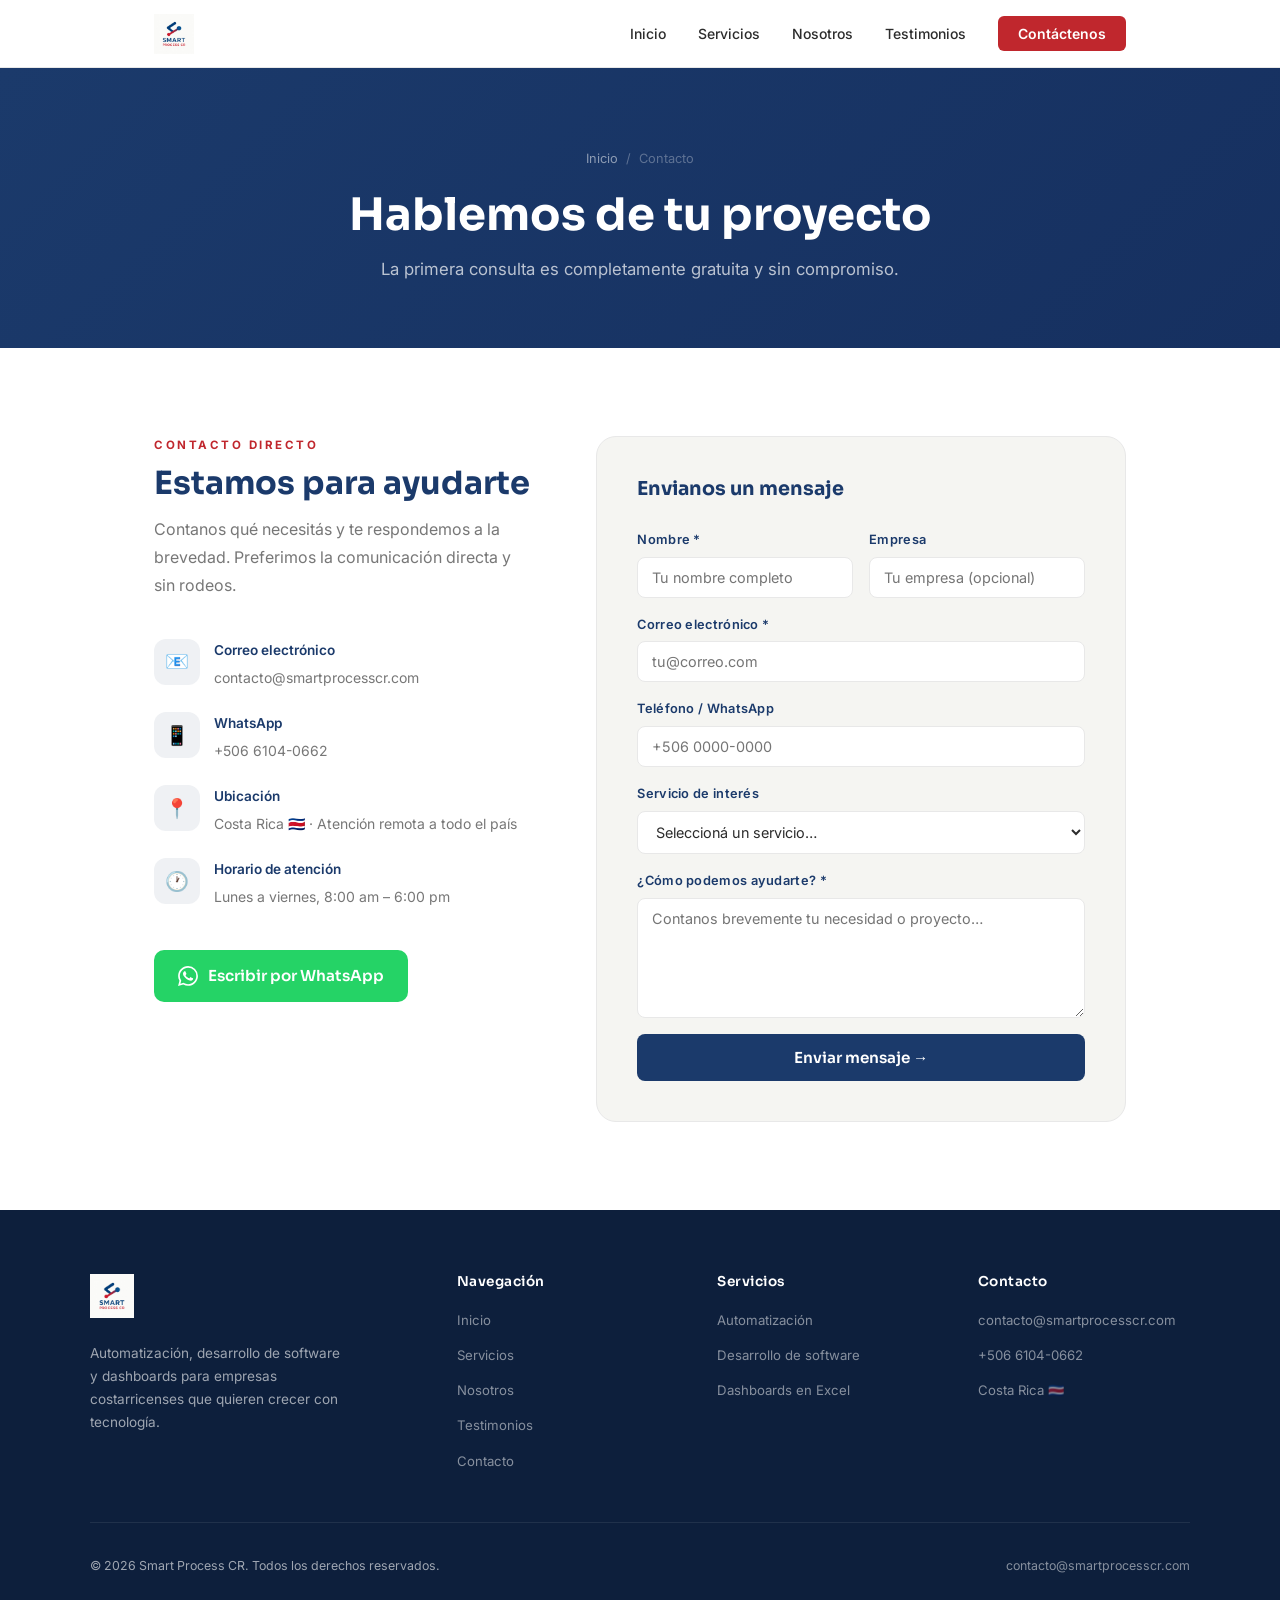
==== pages/contacto.html @ 80e650c6 "Add files via upload" ====
<!DOCTYPE html>
<html lang="es">
<head>
  <meta charset="UTF-8" />
  <meta name="viewport" content="width=device-width, initial-scale=1.0" />
  <title>Contacto | Smart Process CR</title>
  <link rel="preconnect" href="https://fonts.googleapis.com" />
  <link rel="preconnect" href="https://fonts.gstatic.com" crossorigin />
  <link href="https://fonts.googleapis.com/css2?family=Sora:wght@400;600;700&family=Inter:wght@400;500&display=swap" rel="stylesheet" />
  <link rel="stylesheet" href="../css/global.css" />
  <style>
    .contacto-section { padding: 5.5rem 0; }
    .contacto-grid {
      display: grid;
      grid-template-columns: 1fr 1.4fr;
      gap: 4rem;
      align-items: start;
    }

    /* Info lado */
    .contacto-info h2 { font-size: clamp(1.5rem, 2.5vw, 2rem); font-weight: 700; color: var(--navy); margin-bottom: 0.8rem; }
    .contacto-info > p { color: var(--gray-mid); margin-bottom: 2.5rem; line-height: 1.75; }
    .contact-items { display: flex; flex-direction: column; gap: 1.3rem; margin-bottom: 2.5rem; }
    .contact-item { display: flex; align-items: flex-start; gap: 14px; }
    .contact-item-icon {
      width: 46px; height: 46px;
      border-radius: 12px;
      background: rgba(27,58,107,0.07);
      display: flex; align-items: center; justify-content: center;
      font-size: 1.2rem; flex-shrink: 0;
    }
    .contact-item-content strong { display: block; font-size: 0.85rem; font-weight: 600; color: var(--navy); margin-bottom: 2px; }
    .contact-item-content a,
    .contact-item-content span { font-size: 0.875rem; color: var(--gray-mid); text-decoration: none; transition: color 0.2s; }
    .contact-item-content a:hover { color: var(--blue); }

    .wa-btn {
      display: inline-flex;
      align-items: center;
      gap: 10px;
      background: #25D366;
      color: var(--white);
      padding: 13px 24px;
      border-radius: 10px;
      font-family: var(--font-head);
      font-weight: 600;
      font-size: 0.95rem;
      text-decoration: none;
      transition: background 0.2s, transform 0.15s;
    }
    .wa-btn:hover { background: #1fba58; transform: translateY(-1px); }

    /* Formulario */
    .contact-form {
      background: var(--off-white);
      border-radius: 20px;
      padding: 2.5rem;
      border: 1px solid var(--gray-light);
    }
    .contact-form h3 {
      font-family: var(--font-head);
      font-size: 1.2rem;
      font-weight: 700;
      color: var(--navy);
      margin-bottom: 1.8rem;
    }
    .form-row { display: grid; grid-template-columns: 1fr 1fr; gap: 1rem; }
    .form-group { display: flex; flex-direction: column; gap: 6px; margin-bottom: 1rem; }
    .form-group label { font-size: 0.8rem; font-weight: 600; color: var(--navy); letter-spacing: 0.3px; }
    .form-group input,
    .form-group select,
    .form-group textarea {
      border: 1.5px solid var(--gray-light);
      border-radius: var(--radius-sm);
      padding: 11px 14px;
      font-family: var(--font-body);
      font-size: 0.9rem;
      color: var(--gray-dark);
      background: var(--white);
      transition: border-color 0.2s, box-shadow 0.2s;
      outline: none;
      width: 100%;
    }
    .form-group input:focus,
    .form-group select:focus,
    .form-group textarea:focus {
      border-color: var(--blue);
      box-shadow: 0 0 0 3px rgba(47,126,199,0.1);
    }
    .form-group textarea { resize: vertical; min-height: 120px; }
    .btn-submit {
      background: var(--navy);
      color: var(--white);
      border: none;
      border-radius: var(--radius-sm);
      padding: 14px 28px;
      font-family: var(--font-head);
      font-size: 0.95rem;
      font-weight: 600;
      cursor: pointer;
      width: 100%;
      transition: background 0.2s, transform 0.15s;
    }
    .btn-submit:hover { background: var(--blue); transform: translateY(-1px); }

    /* Success msg */
    .form-success {
      display: none;
      background: rgba(34,139,34,0.08);
      border: 1px solid rgba(34,139,34,0.25);
      border-radius: var(--radius-sm);
      padding: 1rem 1.2rem;
      font-size: 0.875rem;
      color: #1B5E20;
      margin-top: 1rem;
      text-align: center;
    }

    @media (max-width: 780px) {
      .contacto-grid { grid-template-columns: 1fr; }
      .form-row { grid-template-columns: 1fr; }
    }
  </style>
</head>
<body>

<div id="nav-placeholder"></div>

<div class="page-hero">
  <div class="breadcrumb">
    <a href="../index.html">Inicio</a>
    <span>/</span>
    <span>Contacto</span>
  </div>
  <h1>Hablemos de tu proyecto</h1>
  <p>La primera consulta es completamente gratuita y sin compromiso.</p>
</div>

<section class="contacto-section">
  <div class="section-inner">
    <div class="contacto-grid">

      <div class="contacto-info fade-in">
        <span class="section-tag">Contacto directo</span>
        <h2>Estamos para ayudarte</h2>
        <p>Contanos qué necesitás y te respondemos a la brevedad. Preferimos la comunicación directa y sin rodeos.</p>
        <div class="contact-items">
          <div class="contact-item">
            <div class="contact-item-icon">📧</div>
            <div class="contact-item-content">
              <strong>Correo electrónico</strong>
              <a href="mailto:contacto@smartprocesscr.com">contacto@smartprocesscr.com</a>
            </div>
          </div>
          <div class="contact-item">
            <div class="contact-item-icon">📱</div>
            <div class="contact-item-content">
              <strong>WhatsApp</strong>
              <a href="https://wa.me/50661040662" target="_blank">+506 6104-0662</a>
            </div>
          </div>
          <div class="contact-item">
            <div class="contact-item-icon">📍</div>
            <div class="contact-item-content">
              <strong>Ubicación</strong>
              <span>Costa Rica 🇨🇷 · Atención remota a todo el país</span>
            </div>
          </div>
          <div class="contact-item">
            <div class="contact-item-icon">🕐</div>
            <div class="contact-item-content">
              <strong>Horario de atención</strong>
              <span>Lunes a viernes, 8:00 am – 6:00 pm</span>
            </div>
          </div>
        </div>
        <a href="https://wa.me/50661040662" target="_blank" class="wa-btn">
          <svg width="20" height="20" viewBox="0 0 24 24" fill="currentColor"><path d="M17.472 14.382c-.297-.149-1.758-.867-2.03-.967-.273-.099-.471-.148-.67.15-.197.297-.767.966-.94 1.164-.173.199-.347.223-.644.075-.297-.15-1.255-.463-2.39-1.475-.883-.788-1.48-1.761-1.653-2.059-.173-.297-.018-.458.13-.606.134-.133.298-.347.446-.52.149-.174.198-.298.298-.497.099-.198.05-.371-.025-.52-.075-.149-.669-1.612-.916-2.207-.242-.579-.487-.5-.669-.51-.173-.008-.371-.01-.57-.01-.198 0-.52.074-.792.372-.272.297-1.04 1.016-1.04 2.479 0 1.462 1.065 2.875 1.213 3.074.149.198 2.096 3.2 5.077 4.487.709.306 1.262.489 1.694.625.712.227 1.36.195 1.871.118.571-.085 1.758-.719 2.006-1.413.248-.694.248-1.289.173-1.413-.074-.124-.272-.198-.57-.347m-5.421 7.403h-.004a9.87 9.87 0 01-5.031-1.378l-.361-.214-3.741.982.998-3.648-.235-.374a9.86 9.86 0 01-1.51-5.26c.001-5.45 4.436-9.884 9.888-9.884 2.64 0 5.122 1.03 6.988 2.898a9.825 9.825 0 012.893 6.994c-.003 5.45-4.437 9.884-9.885 9.884m8.413-18.297A11.815 11.815 0 0012.05 0C5.495 0 .16 5.335.157 11.892c0 2.096.547 4.142 1.588 5.945L.057 24l6.305-1.654a11.882 11.882 0 005.683 1.448h.005c6.554 0 11.89-5.335 11.893-11.893a11.821 11.821 0 00-3.48-8.413Z"/></svg>
          Escribir por WhatsApp
        </a>
      </div>

      <div class="contact-form fade-in">
        <h3>Envianos un mensaje</h3>
        <div class="form-row">
          <div class="form-group">
            <label for="nombre">Nombre *</label>
            <input type="text" id="nombre" placeholder="Tu nombre completo" />
          </div>
          <div class="form-group">
            <label for="empresa">Empresa</label>
            <input type="text" id="empresa" placeholder="Tu empresa (opcional)" />
          </div>
        </div>
        <div class="form-group">
          <label for="email">Correo electrónico *</label>
          <input type="email" id="email" placeholder="tu@correo.com" />
        </div>
        <div class="form-group">
          <label for="telefono">Teléfono / WhatsApp</label>
          <input type="tel" id="telefono" placeholder="+506 0000-0000" />
        </div>
        <div class="form-group">
          <label for="servicio">Servicio de interés</label>
          <select id="servicio">
            <option value="">Seleccioná un servicio…</option>
            <option>Automatización de procesos</option>
            <option>Desarrollo de software</option>
            <option>Dashboards y reportería en Excel</option>
            <option>Otro / No estoy seguro</option>
          </select>
        </div>
        <div class="form-group">
          <label for="mensaje">¿Cómo podemos ayudarte? *</label>
          <textarea id="mensaje" placeholder="Contanos brevemente tu necesidad o proyecto…"></textarea>
        </div>
        <button class="btn-submit" onclick="handleSubmit()">Enviar mensaje →</button>
        <div class="form-success" id="form-success">
          ✅ ¡Gracias! Nos pondremos en contacto muy pronto.
        </div>
      </div>

    </div>
  </div>
</section>

<div id="footer-placeholder"></div>

<script src="../js/components.js"></script>
<script src="../js/global.js"></script>
<script>
function handleSubmit() {
  const nombre = document.getElementById('nombre').value.trim();
  const email = document.getElementById('email').value.trim();
  const mensaje = document.getElementById('mensaje').value.trim();
  if (!nombre || !email || !mensaje) {
    alert('Por favor completá los campos obligatorios: nombre, correo y mensaje.');
    return;
  }
  // Aquí se conectará Formspree en el siguiente paso
  document.getElementById('form-success').style.display = 'block';
  document.querySelector('.btn-submit').disabled = true;
  document.querySelector('.btn-submit').textContent = 'Mensaje enviado ✓';
}
</script>
</body>
</html>
---- css/global.css ----
:root {
  --navy: #1B3A6B;
  --blue: #2F7EC7;
  --blue-light: #4D9FE0;
  --red: #C0272D;
  --red-dark: #9B1E23;
  --off-white: #F5F5F2;
  --gray-light: #E8E8E8;
  --gray-mid: #777;
  --gray-dark: #2C2C2C;
  --white: #ffffff;
  --font-head: 'Sora', sans-serif;
  --font-body: 'Inter', sans-serif;
  --shadow-sm: 0 2px 12px rgba(27,58,107,0.08);
  --shadow-md: 0 8px 32px rgba(27,58,107,0.12);
  --shadow-lg: 0 16px 48px rgba(27,58,107,0.16);
  --radius-sm: 8px;
  --radius-md: 12px;
  --radius-lg: 16px;
}

*, *::before, *::after { box-sizing: border-box; margin: 0; padding: 0; }
html { scroll-behavior: smooth; }
body {
  font-family: var(--font-body);
  color: var(--gray-dark);
  background: var(--white);
  line-height: 1.7;
  -webkit-font-smoothing: antialiased;
}

/* ── TIPOGRAFÍA ── */
h1,h2,h3,h4 { font-family: var(--font-head); line-height: 1.2; }

/* ── BOTONES ── */
.btn-primary {
  background: var(--red);
  color: var(--white);
  padding: 13px 28px;
  border-radius: var(--radius-sm);
  font-family: var(--font-head);
  font-weight: 600;
  font-size: 0.95rem;
  text-decoration: none;
  border: none;
  cursor: pointer;
  transition: background 0.2s, transform 0.15s;
  display: inline-block;
}
.btn-primary:hover { background: var(--red-dark); transform: translateY(-1px); }

.btn-secondary {
  background: transparent;
  color: var(--navy);
  padding: 12px 26px;
  border-radius: var(--radius-sm);
  font-family: var(--font-head);
  font-weight: 600;
  font-size: 0.95rem;
  text-decoration: none;
  border: 1.5px solid var(--navy);
  cursor: pointer;
  transition: background 0.2s, color 0.2s;
  display: inline-block;
}
.btn-secondary:hover { background: var(--navy); color: var(--white); }

.btn-outline-white {
  background: transparent;
  color: var(--white);
  padding: 12px 26px;
  border-radius: var(--radius-sm);
  font-family: var(--font-head);
  font-weight: 600;
  font-size: 0.95rem;
  text-decoration: none;
  border: 1.5px solid rgba(255,255,255,0.4);
  cursor: pointer;
  transition: border-color 0.2s, background 0.2s;
  display: inline-block;
}
.btn-outline-white:hover { border-color: rgba(255,255,255,0.8); background: rgba(255,255,255,0.08); }

/* ── SECCIONES ── */
.section-tag {
  font-size: 0.72rem;
  font-weight: 700;
  letter-spacing: 2.5px;
  text-transform: uppercase;
  color: var(--red);
  margin-bottom: 0.5rem;
  display: block;
}
.section-title {
  font-size: clamp(1.7rem, 3vw, 2.3rem);
  font-weight: 700;
  color: var(--navy);
  margin-bottom: 0.8rem;
}
.section-sub {
  font-size: 1rem;
  color: var(--gray-mid);
  max-width: 560px;
  margin-bottom: 3rem;
  line-height: 1.75;
}
.section-inner {
  max-width: 1100px;
  margin: 0 auto;
  padding: 0 5%;
}

/* ── NAV ── */
nav {
  position: sticky;
  top: 0;
  z-index: 200;
  background: rgba(255,255,255,0.97);
  backdrop-filter: blur(8px);
  border-bottom: 1px solid var(--gray-light);
  height: 68px;
  display: flex;
  align-items: center;
}
.nav-inner {
  max-width: 1100px;
  margin: 0 auto;
  padding: 0 5%;
  width: 100%;
  display: flex;
  align-items: center;
  justify-content: space-between;
}
.nav-logo {
  display: flex;
  align-items: center;
  gap: 10px;
  text-decoration: none;
}
.nav-logo img { height: 40px; width: auto; object-fit: contain; }
.nav-links {
  display: flex;
  list-style: none;
  gap: 2rem;
  align-items: center;
}
.nav-links a {
  text-decoration: none;
  font-size: 0.875rem;
  font-weight: 500;
  color: var(--gray-dark);
  transition: color 0.2s;
}
.nav-links a:hover { color: var(--blue); }
.nav-links a.active { color: var(--navy); font-weight: 600; }
.nav-cta {
  background: var(--red) !important;
  color: var(--white) !important;
  padding: 9px 20px !important;
  border-radius: 6px !important;
  font-weight: 600 !important;
  transition: background 0.2s !important;
}
.nav-cta:hover { background: var(--red-dark) !important; }
.nav-hamburger {
  display: none;
  flex-direction: column;
  gap: 5px;
  cursor: pointer;
  background: none;
  border: none;
  padding: 4px;
}
.nav-hamburger span {
  display: block;
  width: 24px;
  height: 2px;
  background: var(--navy);
  border-radius: 2px;
  transition: 0.3s;
}

/* ── FOOTER ── */
footer {
  background: #0D1F3C;
  color: rgba(255,255,255,0.6);
  padding: 4rem 5% 2rem;
}
.footer-inner { max-width: 1100px; margin: 0 auto; }
.footer-top {
  display: grid;
  grid-template-columns: 1.5fr 1fr 1fr 1fr;
  gap: 3rem;
  padding-bottom: 3rem;
  border-bottom: 1px solid rgba(255,255,255,0.08);
}
.footer-brand .logo-footer { height: 44px; width: auto; margin-bottom: 1rem; }
.footer-brand p { font-size: 0.85rem; line-height: 1.7; max-width: 260px; }
.footer-col h4 {
  font-family: var(--font-head);
  color: var(--white);
  font-size: 0.85rem;
  font-weight: 600;
  margin-bottom: 1rem;
  letter-spacing: 0.5px;
}
.footer-col ul { list-style: none; display: flex; flex-direction: column; gap: 0.5rem; }
.footer-col a {
  color: rgba(255,255,255,0.5);
  text-decoration: none;
  font-size: 0.825rem;
  transition: color 0.2s;
}
.footer-col a:hover { color: var(--blue-light); }
.footer-bottom {
  display: flex;
  justify-content: space-between;
  align-items: center;
  padding-top: 2rem;
  font-size: 0.775rem;
  flex-wrap: wrap;
  gap: 0.5rem;
}
.footer-bottom a { color: rgba(255,255,255,0.5); text-decoration: none; }
.footer-bottom a:hover { color: var(--blue-light); }

/* ── PAGE HERO INTERNO ── */
.page-hero {
  background: linear-gradient(135deg, var(--navy) 0%, #163060 100%);
  padding: 5rem 5% 4rem;
  text-align: center;
}
.page-hero h1 { font-size: clamp(1.8rem, 3.5vw, 2.8rem); font-weight: 700; color: var(--white); margin-bottom: 0.8rem; }
.page-hero p { font-size: 1.05rem; color: rgba(255,255,255,0.7); max-width: 560px; margin: 0 auto; }
.breadcrumb {
  display: flex;
  justify-content: center;
  gap: 8px;
  font-size: 0.8rem;
  color: rgba(255,255,255,0.5);
  margin-bottom: 1.2rem;
}
.breadcrumb a { color: rgba(255,255,255,0.5); text-decoration: none; }
.breadcrumb a:hover { color: var(--white); }
.breadcrumb span { color: rgba(255,255,255,0.3); }

/* ── CARDS ── */
.card {
  background: var(--white);
  border: 1px solid var(--gray-light);
  border-radius: var(--radius-lg);
  transition: box-shadow 0.25s, transform 0.2s;
}
.card:hover { box-shadow: var(--shadow-md); transform: translateY(-3px); }

/* ── ANIMACIONES ── */
.fade-in {
  opacity: 0;
  transform: translateY(20px);
  transition: opacity 0.5s ease, transform 0.5s ease;
}
.fade-in.visible { opacity: 1; transform: translateY(0); }

/* ── RESPONSIVE ── */
@media (max-width: 900px) {
  .footer-top { grid-template-columns: 1fr 1fr; }
}
@media (max-width: 640px) {
  .nav-links { display: none; flex-direction: column; position: absolute; top: 68px; left: 0; width: 100%; background: var(--white); border-bottom: 1px solid var(--gray-light); padding: 1.5rem 5%; gap: 1.2rem; }
  .nav-links.open { display: flex; }
  .nav-hamburger { display: flex; }
  .footer-top { grid-template-columns: 1fr; gap: 2rem; }
  .footer-bottom { flex-direction: column; text-align: center; }
}
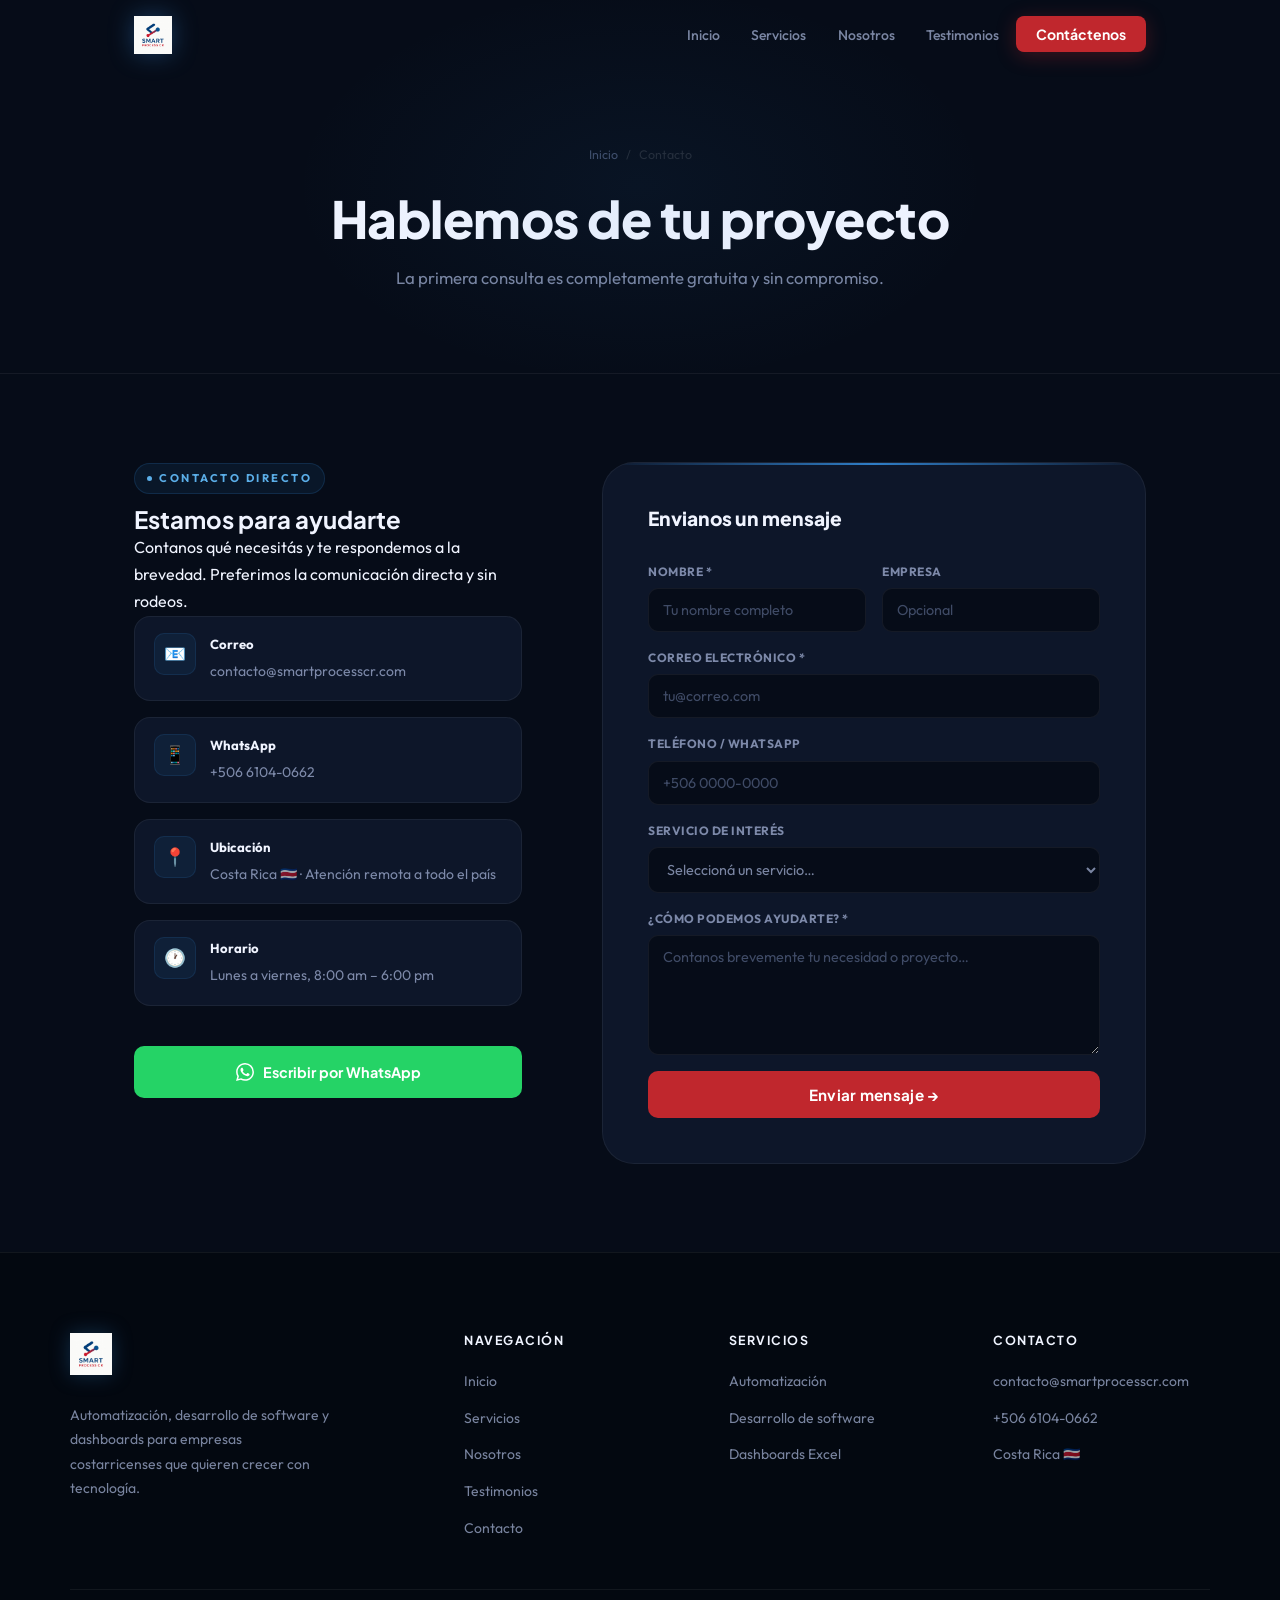
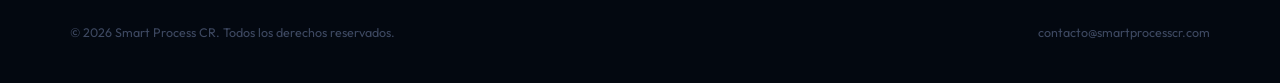
==== commit e578b7e5: "Add files via upload" ====
--- a/pages/contacto.html
+++ b/pages/contacto.html
@@ -1,137 +1,51 @@
 <!DOCTYPE html>
 <html lang="es">
 <head>
-  <meta charset="UTF-8" />
-  <meta name="viewport" content="width=device-width, initial-scale=1.0" />
+  <meta charset="UTF-8"/><meta name="viewport" content="width=device-width, initial-scale=1.0"/>
   <title>Contacto | Smart Process CR</title>
-  <link rel="preconnect" href="https://fonts.googleapis.com" />
-  <link rel="preconnect" href="https://fonts.gstatic.com" crossorigin />
-  <link href="https://fonts.googleapis.com/css2?family=Sora:wght@400;600;700&family=Inter:wght@400;500&display=swap" rel="stylesheet" />
-  <link rel="stylesheet" href="../css/global.css" />
+  <link rel="stylesheet" href="../css/global.css"/>
   <style>
-    .contacto-section { padding: 5.5rem 0; }
-    .contacto-grid {
-      display: grid;
-      grid-template-columns: 1fr 1.4fr;
-      gap: 4rem;
-      align-items: start;
-    }
+  .contacto-section{padding:5.5rem 0}
+  .contacto-grid{display:grid;grid-template-columns:1fr 1.4fr;gap:5rem;align-items:start}
+  .contacto-info h2{font-size:clamp(1.6rem,2.5vw,2.2rem);font-weight:800;color:var(--text-primary);margin-bottom:.8rem;letter-spacing:-.3px}
+  .contacto-info>p{color:var(--text-secondary);margin-bottom:2.5rem;line-height:1.8}
+  .contact-items{display:flex;flex-direction:column;gap:1rem;margin-bottom:2.5rem}
+  .contact-item{display:flex;align-items:flex-start;gap:14px;padding:1rem 1.2rem;background:var(--bg-card);border:1px solid var(--border-subtle);border-radius:var(--radius-md);transition:border-color .3s}
+  .contact-item:hover{border-color:var(--border-glass)}
+  .ci-icon{width:42px;height:42px;border-radius:10px;background:rgba(47,126,199,.1);border:1px solid rgba(47,126,199,.15);display:flex;align-items:center;justify-content:center;font-size:1.1rem;flex-shrink:0}
+  .ci-content strong{display:block;font-size:.82rem;font-weight:700;color:var(--text-primary);margin-bottom:2px}
+  .ci-content a,.ci-content span{font-size:.875rem;color:var(--text-secondary);text-decoration:none;transition:color .2s}
+  .ci-content a:hover{color:var(--blue-light)}
+  .wa-btn{display:inline-flex;align-items:center;gap:9px;background:#25D366;color:#fff;padding:14px 26px;border-radius:var(--radius-sm);font-family:var(--font-head);font-weight:700;font-size:.9rem;text-decoration:none;transition:all .3s ease;width:100%;justify-content:center}
+  .wa-btn:hover{background:#1fba58;transform:translateY(-2px);box-shadow:0 8px 30px rgba(37,211,102,.3)}
 
-    /* Info lado */
-    .contacto-info h2 { font-size: clamp(1.5rem, 2.5vw, 2rem); font-weight: 700; color: var(--navy); margin-bottom: 0.8rem; }
-    .contacto-info > p { color: var(--gray-mid); margin-bottom: 2.5rem; line-height: 1.75; }
-    .contact-items { display: flex; flex-direction: column; gap: 1.3rem; margin-bottom: 2.5rem; }
-    .contact-item { display: flex; align-items: flex-start; gap: 14px; }
-    .contact-item-icon {
-      width: 46px; height: 46px;
-      border-radius: 12px;
-      background: rgba(27,58,107,0.07);
-      display: flex; align-items: center; justify-content: center;
-      font-size: 1.2rem; flex-shrink: 0;
-    }
-    .contact-item-content strong { display: block; font-size: 0.85rem; font-weight: 600; color: var(--navy); margin-bottom: 2px; }
-    .contact-item-content a,
-    .contact-item-content span { font-size: 0.875rem; color: var(--gray-mid); text-decoration: none; transition: color 0.2s; }
-    .contact-item-content a:hover { color: var(--blue); }
+  /* Form */
+  .contact-form{background:var(--bg-card);border:1px solid var(--border-subtle);border-radius:var(--radius-xl);padding:2.8rem;position:relative;overflow:hidden}
+  .contact-form::before{content:'';position:absolute;top:0;left:0;right:0;height:2px;background:linear-gradient(90deg,transparent,var(--blue) 50%,transparent)}
+  .contact-form h3{font-size:1.2rem;font-weight:800;color:var(--text-primary);margin-bottom:2rem}
+  .form-row{display:grid;grid-template-columns:1fr 1fr;gap:1rem}
+  .form-group{display:flex;flex-direction:column;gap:6px;margin-bottom:1rem}
+  .form-group label{font-size:.75rem;font-weight:700;color:var(--text-secondary);letter-spacing:.5px;text-transform:uppercase}
+  .form-group input,.form-group select,.form-group textarea{background:var(--bg-dark);border:1px solid var(--border-subtle);border-radius:var(--radius-sm);padding:12px 14px;font-family:var(--font-body);font-size:.9rem;color:var(--text-primary);transition:border-color .2s,box-shadow .2s;outline:none;width:100%}
+  .form-group input::placeholder,.form-group textarea::placeholder{color:var(--text-muted)}
+  .form-group input:focus,.form-group select:focus,.form-group textarea:focus{border-color:var(--blue);box-shadow:0 0 0 3px rgba(47,126,199,.1)}
+  .form-group select{color:var(--text-secondary)}
+  .form-group select option{background:var(--bg-card)}
+  .form-group textarea{resize:vertical;min-height:120px}
+  .btn-submit{background:var(--red);color:#fff;border:none;border-radius:var(--radius-sm);padding:14px;font-family:var(--font-head);font-size:.95rem;font-weight:700;cursor:pointer;width:100%;transition:all .3s ease;display:flex;align-items:center;justify-content:center;gap:8px;letter-spacing:.3px}
+  .btn-submit:hover{background:var(--red-light);transform:translateY(-2px);box-shadow:0 8px 30px var(--red-glow)}
+  .form-success{display:none;background:rgba(37,211,102,.08);border:1px solid rgba(37,211,102,.2);border-radius:var(--radius-sm);padding:1rem;font-size:.875rem;color:#4CAF50;margin-top:1rem;text-align:center}
 
-    .wa-btn {
-      display: inline-flex;
-      align-items: center;
-      gap: 10px;
-      background: #25D366;
-      color: var(--white);
-      padding: 13px 24px;
-      border-radius: 10px;
-      font-family: var(--font-head);
-      font-weight: 600;
-      font-size: 0.95rem;
-      text-decoration: none;
-      transition: background 0.2s, transform 0.15s;
-    }
-    .wa-btn:hover { background: #1fba58; transform: translateY(-1px); }
-
-    /* Formulario */
-    .contact-form {
-      background: var(--off-white);
-      border-radius: 20px;
-      padding: 2.5rem;
-      border: 1px solid var(--gray-light);
-    }
-    .contact-form h3 {
-      font-family: var(--font-head);
-      font-size: 1.2rem;
-      font-weight: 700;
-      color: var(--navy);
-      margin-bottom: 1.8rem;
-    }
-    .form-row { display: grid; grid-template-columns: 1fr 1fr; gap: 1rem; }
-    .form-group { display: flex; flex-direction: column; gap: 6px; margin-bottom: 1rem; }
-    .form-group label { font-size: 0.8rem; font-weight: 600; color: var(--navy); letter-spacing: 0.3px; }
-    .form-group input,
-    .form-group select,
-    .form-group textarea {
-      border: 1.5px solid var(--gray-light);
-      border-radius: var(--radius-sm);
-      padding: 11px 14px;
-      font-family: var(--font-body);
-      font-size: 0.9rem;
-      color: var(--gray-dark);
-      background: var(--white);
-      transition: border-color 0.2s, box-shadow 0.2s;
-      outline: none;
-      width: 100%;
-    }
-    .form-group input:focus,
-    .form-group select:focus,
-    .form-group textarea:focus {
-      border-color: var(--blue);
-      box-shadow: 0 0 0 3px rgba(47,126,199,0.1);
-    }
-    .form-group textarea { resize: vertical; min-height: 120px; }
-    .btn-submit {
-      background: var(--navy);
-      color: var(--white);
-      border: none;
-      border-radius: var(--radius-sm);
-      padding: 14px 28px;
-      font-family: var(--font-head);
-      font-size: 0.95rem;
-      font-weight: 600;
-      cursor: pointer;
-      width: 100%;
-      transition: background 0.2s, transform 0.15s;
-    }
-    .btn-submit:hover { background: var(--blue); transform: translateY(-1px); }
-
-    /* Success msg */
-    .form-success {
-      display: none;
-      background: rgba(34,139,34,0.08);
-      border: 1px solid rgba(34,139,34,0.25);
-      border-radius: var(--radius-sm);
-      padding: 1rem 1.2rem;
-      font-size: 0.875rem;
-      color: #1B5E20;
-      margin-top: 1rem;
-      text-align: center;
-    }
-
-    @media (max-width: 780px) {
-      .contacto-grid { grid-template-columns: 1fr; }
-      .form-row { grid-template-columns: 1fr; }
-    }
+  @media(max-width:780px){
+    .contacto-grid{grid-template-columns:1fr}
+    .form-row{grid-template-columns:1fr}
+  }
   </style>
 </head>
 <body>
-
 <div id="nav-placeholder"></div>
-
 <div class="page-hero">
-  <div class="breadcrumb">
-    <a href="../index.html">Inicio</a>
-    <span>/</span>
-    <span>Contacto</span>
-  </div>
+  <div class="breadcrumb"><a href="../index.html">Inicio</a><span>/</span><span>Contacto</span></div>
   <h1>Hablemos de tu proyecto</h1>
   <p>La primera consulta es completamente gratuita y sin compromiso.</p>
 </div>
@@ -139,69 +53,44 @@
 <section class="contacto-section">
   <div class="section-inner">
     <div class="contacto-grid">
-
-      <div class="contacto-info fade-in">
+      <div class="fade-left">
         <span class="section-tag">Contacto directo</span>
         <h2>Estamos para ayudarte</h2>
         <p>Contanos qué necesitás y te respondemos a la brevedad. Preferimos la comunicación directa y sin rodeos.</p>
         <div class="contact-items">
           <div class="contact-item">
-            <div class="contact-item-icon">📧</div>
-            <div class="contact-item-content">
-              <strong>Correo electrónico</strong>
-              <a href="mailto:contacto@smartprocesscr.com">contacto@smartprocesscr.com</a>
-            </div>
+            <div class="ci-icon">📧</div>
+            <div class="ci-content"><strong>Correo</strong><a href="mailto:contacto@smartprocesscr.com">contacto@smartprocesscr.com</a></div>
           </div>
           <div class="contact-item">
-            <div class="contact-item-icon">📱</div>
-            <div class="contact-item-content">
-              <strong>WhatsApp</strong>
-              <a href="https://wa.me/50661040662" target="_blank">+506 6104-0662</a>
-            </div>
+            <div class="ci-icon">📱</div>
+            <div class="ci-content"><strong>WhatsApp</strong><a href="https://wa.me/50661040662" target="_blank">+506 6104-0662</a></div>
           </div>
           <div class="contact-item">
-            <div class="contact-item-icon">📍</div>
-            <div class="contact-item-content">
-              <strong>Ubicación</strong>
-              <span>Costa Rica 🇨🇷 · Atención remota a todo el país</span>
-            </div>
+            <div class="ci-icon">📍</div>
+            <div class="ci-content"><strong>Ubicación</strong><span>Costa Rica 🇨🇷 · Atención remota a todo el país</span></div>
           </div>
           <div class="contact-item">
-            <div class="contact-item-icon">🕐</div>
-            <div class="contact-item-content">
-              <strong>Horario de atención</strong>
-              <span>Lunes a viernes, 8:00 am – 6:00 pm</span>
-            </div>
+            <div class="ci-icon">🕐</div>
+            <div class="ci-content"><strong>Horario</strong><span>Lunes a viernes, 8:00 am – 6:00 pm</span></div>
           </div>
         </div>
         <a href="https://wa.me/50661040662" target="_blank" class="wa-btn">
-          <svg width="20" height="20" viewBox="0 0 24 24" fill="currentColor"><path d="M17.472 14.382c-.297-.149-1.758-.867-2.03-.967-.273-.099-.471-.148-.67.15-.197.297-.767.966-.94 1.164-.173.199-.347.223-.644.075-.297-.15-1.255-.463-2.39-1.475-.883-.788-1.48-1.761-1.653-2.059-.173-.297-.018-.458.13-.606.134-.133.298-.347.446-.52.149-.174.198-.298.298-.497.099-.198.05-.371-.025-.52-.075-.149-.669-1.612-.916-2.207-.242-.579-.487-.5-.669-.51-.173-.008-.371-.01-.57-.01-.198 0-.52.074-.792.372-.272.297-1.04 1.016-1.04 2.479 0 1.462 1.065 2.875 1.213 3.074.149.198 2.096 3.2 5.077 4.487.709.306 1.262.489 1.694.625.712.227 1.36.195 1.871.118.571-.085 1.758-.719 2.006-1.413.248-.694.248-1.289.173-1.413-.074-.124-.272-.198-.57-.347m-5.421 7.403h-.004a9.87 9.87 0 01-5.031-1.378l-.361-.214-3.741.982.998-3.648-.235-.374a9.86 9.86 0 01-1.51-5.26c.001-5.45 4.436-9.884 9.888-9.884 2.64 0 5.122 1.03 6.988 2.898a9.825 9.825 0 012.893 6.994c-.003 5.45-4.437 9.884-9.885 9.884m8.413-18.297A11.815 11.815 0 0012.05 0C5.495 0 .16 5.335.157 11.892c0 2.096.547 4.142 1.588 5.945L.057 24l6.305-1.654a11.882 11.882 0 005.683 1.448h.005c6.554 0 11.89-5.335 11.893-11.893a11.821 11.821 0 00-3.48-8.413Z"/></svg>
+          <svg width="18" height="18" viewBox="0 0 24 24" fill="currentColor"><path d="M17.472 14.382c-.297-.149-1.758-.867-2.03-.967-.273-.099-.471-.148-.67.15-.197.297-.767.966-.94 1.164-.173.199-.347.223-.644.075-.297-.15-1.255-.463-2.39-1.475-.883-.788-1.48-1.761-1.653-2.059-.173-.297-.018-.458.13-.606.134-.133.298-.347.446-.52.149-.174.198-.298.298-.497.099-.198.05-.371-.025-.52-.075-.149-.669-1.612-.916-2.207-.242-.579-.487-.5-.669-.51-.173-.008-.371-.01-.57-.01-.198 0-.52.074-.792.372-.272.297-1.04 1.016-1.04 2.479 0 1.462 1.065 2.875 1.213 3.074.149.198 2.096 3.2 5.077 4.487.709.306 1.262.489 1.694.625.712.227 1.36.195 1.871.118.571-.085 1.758-.719 2.006-1.413.248-.694.248-1.289.173-1.413-.074-.124-.272-.198-.57-.347m-5.421 7.403h-.004a9.87 9.87 0 01-5.031-1.378l-.361-.214-3.741.982.998-3.648-.235-.374a9.86 9.86 0 01-1.51-5.26c.001-5.45 4.436-9.884 9.888-9.884 2.64 0 5.122 1.03 6.988 2.898a9.825 9.825 0 012.893 6.994c-.003 5.45-4.437 9.884-9.885 9.884m8.413-18.297A11.815 11.815 0 0012.05 0C5.495 0 .16 5.335.157 11.892c0 2.096.547 4.142 1.588 5.945L.057 24l6.305-1.654a11.882 11.882 0 005.683 1.448h.005c6.554 0 11.89-5.335 11.893-11.893a11.821 11.821 0 00-3.48-8.413Z"/></svg>
           Escribir por WhatsApp
         </a>
       </div>
 
-      <div class="contact-form fade-in">
+      <div class="contact-form fade-right">
         <h3>Envianos un mensaje</h3>
         <div class="form-row">
-          <div class="form-group">
-            <label for="nombre">Nombre *</label>
-            <input type="text" id="nombre" placeholder="Tu nombre completo" />
-          </div>
-          <div class="form-group">
-            <label for="empresa">Empresa</label>
-            <input type="text" id="empresa" placeholder="Tu empresa (opcional)" />
-          </div>
+          <div class="form-group"><label>Nombre *</label><input type="text" id="nombre" placeholder="Tu nombre completo"/></div>
+          <div class="form-group"><label>Empresa</label><input type="text" id="empresa" placeholder="Opcional"/></div>
         </div>
+        <div class="form-group"><label>Correo electrónico *</label><input type="email" id="email" placeholder="tu@correo.com"/></div>
+        <div class="form-group"><label>Teléfono / WhatsApp</label><input type="tel" id="telefono" placeholder="+506 0000-0000"/></div>
         <div class="form-group">
-          <label for="email">Correo electrónico *</label>
-          <input type="email" id="email" placeholder="tu@correo.com" />
-        </div>
-        <div class="form-group">
-          <label for="telefono">Teléfono / WhatsApp</label>
-          <input type="tel" id="telefono" placeholder="+506 0000-0000" />
-        </div>
-        <div class="form-group">
-          <label for="servicio">Servicio de interés</label>
+          <label>Servicio de interés</label>
           <select id="servicio">
             <option value="">Seleccioná un servicio…</option>
             <option>Automatización de procesos</option>
@@ -210,37 +99,25 @@
             <option>Otro / No estoy seguro</option>
           </select>
         </div>
-        <div class="form-group">
-          <label for="mensaje">¿Cómo podemos ayudarte? *</label>
-          <textarea id="mensaje" placeholder="Contanos brevemente tu necesidad o proyecto…"></textarea>
-        </div>
+        <div class="form-group"><label>¿Cómo podemos ayudarte? *</label><textarea id="mensaje" placeholder="Contanos brevemente tu necesidad o proyecto…"></textarea></div>
         <button class="btn-submit" onclick="handleSubmit()">Enviar mensaje →</button>
-        <div class="form-success" id="form-success">
-          ✅ ¡Gracias! Nos pondremos en contacto muy pronto.
-        </div>
+        <div class="form-success" id="form-success">✅ ¡Gracias! Nos pondremos en contacto muy pronto.</div>
       </div>
-
     </div>
   </div>
 </section>
 
 <div id="footer-placeholder"></div>
-
 <script src="../js/components.js"></script>
-<script src="../js/global.js"></script>
 <script>
-function handleSubmit() {
-  const nombre = document.getElementById('nombre').value.trim();
-  const email = document.getElementById('email').value.trim();
-  const mensaje = document.getElementById('mensaje').value.trim();
-  if (!nombre || !email || !mensaje) {
-    alert('Por favor completá los campos obligatorios: nombre, correo y mensaje.');
-    return;
-  }
-  // Aquí se conectará Formspree en el siguiente paso
-  document.getElementById('form-success').style.display = 'block';
-  document.querySelector('.btn-submit').disabled = true;
-  document.querySelector('.btn-submit').textContent = 'Mensaje enviado ✓';
+function handleSubmit(){
+  const nombre=document.getElementById('nombre').value.trim();
+  const email=document.getElementById('email').value.trim();
+  const mensaje=document.getElementById('mensaje').value.trim();
+  if(!nombre||!email||!mensaje){alert('Por favor completá los campos obligatorios.');return;}
+  document.getElementById('form-success').style.display='block';
+  const btn=document.querySelector('.btn-submit');
+  btn.disabled=true;btn.textContent='Mensaje enviado ✓';
 }
 </script>
 </body>
--- a/css/global.css
+++ b/css/global.css
@@ -1,274 +1,105 @@
+@import url('https://fonts.googleapis.com/css2?family=Plus+Jakarta+Sans:wght@400;500;600;700;800&family=Outfit:wght@300;400;500;600;700&display=swap');
+
 :root {
   --navy: #1B3A6B;
   --blue: #2F7EC7;
-  --blue-light: #4D9FE0;
+  --blue-light: #5BAEE8;
+  --blue-glow: rgba(47,126,199,0.35);
   --red: #C0272D;
-  --red-dark: #9B1E23;
-  --off-white: #F5F5F2;
-  --gray-light: #E8E8E8;
-  --gray-mid: #777;
-  --gray-dark: #2C2C2C;
-  --white: #ffffff;
-  --font-head: 'Sora', sans-serif;
-  --font-body: 'Inter', sans-serif;
-  --shadow-sm: 0 2px 12px rgba(27,58,107,0.08);
-  --shadow-md: 0 8px 32px rgba(27,58,107,0.12);
-  --shadow-lg: 0 16px 48px rgba(27,58,107,0.16);
-  --radius-sm: 8px;
-  --radius-md: 12px;
-  --radius-lg: 16px;
+  --red-light: #E8454C;
+  --red-glow: rgba(192,39,45,0.3);
+  --bg-dark: #060C18;
+  --bg-card: #0D1629;
+  --bg-card2: #111D35;
+  --bg-glass: rgba(13,22,41,0.7);
+  --border-glass: rgba(47,126,199,0.15);
+  --border-subtle: rgba(255,255,255,0.06);
+  --text-primary: #F0F4FF;
+  --text-secondary: rgba(200,215,255,0.6);
+  --text-muted: rgba(150,170,220,0.4);
+  --font-head: 'Plus Jakarta Sans', sans-serif;
+  --font-body: 'Outfit', sans-serif;
+  --radius-sm: 10px; --radius-md: 16px; --radius-lg: 24px; --radius-xl: 32px;
+  --shadow-blue: 0 0 40px rgba(47,126,199,0.2);
+  --shadow-card: 0 8px 32px rgba(0,0,0,0.4);
 }
 
-*, *::before, *::after { box-sizing: border-box; margin: 0; padding: 0; }
-html { scroll-behavior: smooth; }
-body {
-  font-family: var(--font-body);
-  color: var(--gray-dark);
-  background: var(--white);
-  line-height: 1.7;
-  -webkit-font-smoothing: antialiased;
+*,*::before,*::after{box-sizing:border-box;margin:0;padding:0}
+html{scroll-behavior:smooth}
+body{font-family:var(--font-body);background:var(--bg-dark);color:var(--text-primary);line-height:1.7;-webkit-font-smoothing:antialiased;overflow-x:hidden}
+::-webkit-scrollbar{width:5px}::-webkit-scrollbar-track{background:var(--bg-dark)}::-webkit-scrollbar-thumb{background:var(--blue);border-radius:3px}
+h1,h2,h3,h4{font-family:var(--font-head);line-height:1.15}
+
+/* BUTTONS */
+.btn-primary{background:var(--red);color:#fff;padding:14px 30px;border-radius:var(--radius-sm);font-family:var(--font-head);font-weight:700;font-size:.9rem;text-decoration:none;border:none;cursor:pointer;display:inline-flex;align-items:center;gap:8px;transition:all .3s ease;position:relative;overflow:hidden;letter-spacing:.3px}
+.btn-primary:hover{transform:translateY(-2px);box-shadow:0 8px 30px var(--red-glow)}
+.btn-ghost{background:transparent;color:var(--text-primary);padding:13px 28px;border-radius:var(--radius-sm);font-family:var(--font-head);font-weight:600;font-size:.9rem;text-decoration:none;border:1px solid var(--border-glass);cursor:pointer;display:inline-flex;align-items:center;gap:8px;transition:all .3s ease;backdrop-filter:blur(8px)}
+.btn-ghost:hover{border-color:var(--blue);background:rgba(47,126,199,.1);color:var(--blue-light);transform:translateY(-2px)}
+
+/* LABELS */
+.section-tag{display:inline-flex;align-items:center;gap:7px;font-size:.7rem;font-weight:700;letter-spacing:2.5px;text-transform:uppercase;color:var(--blue-light);margin-bottom:.8rem;padding:5px 12px;background:rgba(47,126,199,.1);border:1px solid rgba(47,126,199,.2);border-radius:20px}
+.section-tag::before{content:'';width:5px;height:5px;border-radius:50%;background:var(--blue-light);animation:pulse-dot 2s ease-in-out infinite}
+@keyframes pulse-dot{0%,100%{opacity:1;transform:scale(1)}50%{opacity:.4;transform:scale(.7)}}
+.section-title{font-size:clamp(1.8rem,3.5vw,2.8rem);font-weight:800;color:var(--text-primary);margin-bottom:1rem;letter-spacing:-.5px}
+.section-title span{color:var(--blue-light)}
+.section-sub{font-size:1rem;color:var(--text-secondary);max-width:540px;margin-bottom:3.5rem;line-height:1.8}
+.section-inner{max-width:1140px;margin:0 auto;padding:0 5%}
+
+/* GLASS CARD */
+.glass-card{background:var(--bg-glass);border:1px solid var(--border-glass);border-radius:var(--radius-lg);backdrop-filter:blur(20px);transition:border-color .3s,box-shadow .3s,transform .3s}
+.glass-card:hover{border-color:rgba(47,126,199,.35);box-shadow:var(--shadow-blue);transform:translateY(-4px)}
+
+/* NAV */
+nav{position:fixed;top:0;left:0;right:0;z-index:1000;height:70px;display:flex;align-items:center;transition:background .4s,border-color .4s}
+nav.scrolled{background:rgba(6,12,24,.92);border-bottom:1px solid var(--border-subtle);backdrop-filter:blur(20px)}
+.nav-inner{max-width:1140px;margin:0 auto;padding:0 5%;width:100%;display:flex;align-items:center;justify-content:space-between}
+.nav-logo{display:flex;align-items:center;gap:10px;text-decoration:none}
+.nav-logo img{height:38px;width:auto;object-fit:contain;filter:drop-shadow(0 0 12px rgba(47,126,199,.4))}
+.nav-links{display:flex;list-style:none;gap:.2rem;align-items:center}
+.nav-links a{text-decoration:none;font-size:.875rem;font-weight:500;color:var(--text-secondary);padding:8px 14px;border-radius:8px;transition:all .2s;font-family:var(--font-body)}
+.nav-links a:hover{color:var(--text-primary);background:var(--border-subtle)}
+.nav-links a.active{color:var(--blue-light)}
+.nav-cta{background:var(--red)!important;color:#fff!important;padding:9px 20px!important;border-radius:8px!important;font-weight:700!important;font-family:var(--font-head)!important;box-shadow:0 4px 20px var(--red-glow)!important}
+.nav-cta:hover{transform:translateY(-1px)!important;box-shadow:0 6px 28px var(--red-glow)!important;background:var(--red-light)!important}
+.nav-hamburger{display:none;flex-direction:column;gap:5px;cursor:pointer;background:none;border:none;padding:4px}
+.nav-hamburger span{display:block;width:24px;height:2px;background:var(--text-primary);border-radius:2px;transition:.3s}
+
+/* FOOTER */
+footer{background:#030810;border-top:1px solid var(--border-subtle);padding:5rem 5% 2.5rem}
+.footer-inner{max-width:1140px;margin:0 auto}
+.footer-top{display:grid;grid-template-columns:1.6fr 1fr 1fr 1fr;gap:3rem;padding-bottom:3rem;border-bottom:1px solid var(--border-subtle)}
+.footer-brand .logo-footer{height:42px;width:auto;margin-bottom:1.2rem;filter:drop-shadow(0 0 10px rgba(47,126,199,.3))}
+.footer-brand p{font-size:.875rem;color:var(--text-secondary);line-height:1.75;max-width:260px}
+.footer-col h4{font-family:var(--font-head);color:var(--text-primary);font-size:.78rem;font-weight:700;margin-bottom:1.2rem;letter-spacing:1.5px;text-transform:uppercase}
+.footer-col ul{list-style:none;display:flex;flex-direction:column;gap:.6rem}
+.footer-col a{color:var(--text-secondary);text-decoration:none;font-size:.875rem;transition:color .2s}
+.footer-col a:hover{color:var(--blue-light)}
+.footer-bottom{display:flex;justify-content:space-between;align-items:center;padding-top:2rem;font-size:.78rem;color:var(--text-muted);flex-wrap:wrap;gap:.5rem}
+.footer-bottom a{color:var(--text-muted);text-decoration:none;transition:color .2s}
+.footer-bottom a:hover{color:var(--blue-light)}
+
+/* PAGE HERO */
+.page-hero{background:var(--bg-dark);padding:9rem 5% 5rem;text-align:center;position:relative;overflow:hidden;border-bottom:1px solid var(--border-subtle)}
+.page-hero::before{content:'';position:absolute;top:50%;left:50%;transform:translate(-50%,-50%);width:700px;height:400px;border-radius:50%;background:radial-gradient(ellipse,rgba(47,126,199,.07) 0%,transparent 70%);pointer-events:none}
+.page-hero h1{font-size:clamp(2rem,4vw,3.2rem);font-weight:800;color:var(--text-primary);margin-bottom:1rem;letter-spacing:-.5px}
+.page-hero p{font-size:1.05rem;color:var(--text-secondary);max-width:520px;margin:0 auto}
+.breadcrumb{display:flex;justify-content:center;gap:8px;font-size:.78rem;color:var(--text-muted);margin-bottom:1.5rem}
+.breadcrumb a{color:var(--text-muted);text-decoration:none;transition:color .2s}
+.breadcrumb a:hover{color:var(--blue-light)}
+.breadcrumb span{color:rgba(255,255,255,.12)}
+
+/* ANIMATIONS */
+.fade-up{opacity:0;transform:translateY(32px);transition:opacity .65s ease,transform .65s ease}
+.fade-up.visible{opacity:1;transform:translateY(0)}
+.fade-left{opacity:0;transform:translateX(-32px);transition:opacity .65s ease,transform .65s ease}
+.fade-left.visible{opacity:1;transform:translateX(0)}
+.fade-right{opacity:0;transform:translateX(32px);transition:opacity .65s ease,transform .65s ease}
+.fade-right.visible{opacity:1;transform:translateX(0)}
+
+@media(max-width:900px){.footer-top{grid-template-columns:1fr 1fr}}
+@media(max-width:640px){
+  .nav-links{display:none;flex-direction:column;position:fixed;top:70px;left:0;right:0;background:rgba(6,12,24,.97);border-bottom:1px solid var(--border-subtle);padding:1.5rem 5%;gap:.4rem;backdrop-filter:blur(20px)}
+  .nav-links.open{display:flex}
+  .nav-hamburger{display:flex}
+  .footer-top{grid-template-columns:1fr;gap:2rem}
 }
-
-/* ── TIPOGRAFÍA ── */
-h1,h2,h3,h4 { font-family: var(--font-head); line-height: 1.2; }
-
-/* ── BOTONES ── */
-.btn-primary {
-  background: var(--red);
-  color: var(--white);
-  padding: 13px 28px;
-  border-radius: var(--radius-sm);
-  font-family: var(--font-head);
-  font-weight: 600;
-  font-size: 0.95rem;
-  text-decoration: none;
-  border: none;
-  cursor: pointer;
-  transition: background 0.2s, transform 0.15s;
-  display: inline-block;
-}
-.btn-primary:hover { background: var(--red-dark); transform: translateY(-1px); }
-
-.btn-secondary {
-  background: transparent;
-  color: var(--navy);
-  padding: 12px 26px;
-  border-radius: var(--radius-sm);
-  font-family: var(--font-head);
-  font-weight: 600;
-  font-size: 0.95rem;
-  text-decoration: none;
-  border: 1.5px solid var(--navy);
-  cursor: pointer;
-  transition: background 0.2s, color 0.2s;
-  display: inline-block;
-}
-.btn-secondary:hover { background: var(--navy); color: var(--white); }
-
-.btn-outline-white {
-  background: transparent;
-  color: var(--white);
-  padding: 12px 26px;
-  border-radius: var(--radius-sm);
-  font-family: var(--font-head);
-  font-weight: 600;
-  font-size: 0.95rem;
-  text-decoration: none;
-  border: 1.5px solid rgba(255,255,255,0.4);
-  cursor: pointer;
-  transition: border-color 0.2s, background 0.2s;
-  display: inline-block;
-}
-.btn-outline-white:hover { border-color: rgba(255,255,255,0.8); background: rgba(255,255,255,0.08); }
-
-/* ── SECCIONES ── */
-.section-tag {
-  font-size: 0.72rem;
-  font-weight: 700;
-  letter-spacing: 2.5px;
-  text-transform: uppercase;
-  color: var(--red);
-  margin-bottom: 0.5rem;
-  display: block;
-}
-.section-title {
-  font-size: clamp(1.7rem, 3vw, 2.3rem);
-  font-weight: 700;
-  color: var(--navy);
-  margin-bottom: 0.8rem;
-}
-.section-sub {
-  font-size: 1rem;
-  color: var(--gray-mid);
-  max-width: 560px;
-  margin-bottom: 3rem;
-  line-height: 1.75;
-}
-.section-inner {
-  max-width: 1100px;
-  margin: 0 auto;
-  padding: 0 5%;
-}
-
-/* ── NAV ── */
-nav {
-  position: sticky;
-  top: 0;
-  z-index: 200;
-  background: rgba(255,255,255,0.97);
-  backdrop-filter: blur(8px);
-  border-bottom: 1px solid var(--gray-light);
-  height: 68px;
-  display: flex;
-  align-items: center;
-}
-.nav-inner {
-  max-width: 1100px;
-  margin: 0 auto;
-  padding: 0 5%;
-  width: 100%;
-  display: flex;
-  align-items: center;
-  justify-content: space-between;
-}
-.nav-logo {
-  display: flex;
-  align-items: center;
-  gap: 10px;
-  text-decoration: none;
-}
-.nav-logo img { height: 40px; width: auto; object-fit: contain; }
-.nav-links {
-  display: flex;
-  list-style: none;
-  gap: 2rem;
-  align-items: center;
-}
-.nav-links a {
-  text-decoration: none;
-  font-size: 0.875rem;
-  font-weight: 500;
-  color: var(--gray-dark);
-  transition: color 0.2s;
-}
-.nav-links a:hover { color: var(--blue); }
-.nav-links a.active { color: var(--navy); font-weight: 600; }
-.nav-cta {
-  background: var(--red) !important;
-  color: var(--white) !important;
-  padding: 9px 20px !important;
-  border-radius: 6px !important;
-  font-weight: 600 !important;
-  transition: background 0.2s !important;
-}
-.nav-cta:hover { background: var(--red-dark) !important; }
-.nav-hamburger {
-  display: none;
-  flex-direction: column;
-  gap: 5px;
-  cursor: pointer;
-  background: none;
-  border: none;
-  padding: 4px;
-}
-.nav-hamburger span {
-  display: block;
-  width: 24px;
-  height: 2px;
-  background: var(--navy);
-  border-radius: 2px;
-  transition: 0.3s;
-}
-
-/* ── FOOTER ── */
-footer {
-  background: #0D1F3C;
-  color: rgba(255,255,255,0.6);
-  padding: 4rem 5% 2rem;
-}
-.footer-inner { max-width: 1100px; margin: 0 auto; }
-.footer-top {
-  display: grid;
-  grid-template-columns: 1.5fr 1fr 1fr 1fr;
-  gap: 3rem;
-  padding-bottom: 3rem;
-  border-bottom: 1px solid rgba(255,255,255,0.08);
-}
-.footer-brand .logo-footer { height: 44px; width: auto; margin-bottom: 1rem; }
-.footer-brand p { font-size: 0.85rem; line-height: 1.7; max-width: 260px; }
-.footer-col h4 {
-  font-family: var(--font-head);
-  color: var(--white);
-  font-size: 0.85rem;
-  font-weight: 600;
-  margin-bottom: 1rem;
-  letter-spacing: 0.5px;
-}
-.footer-col ul { list-style: none; display: flex; flex-direction: column; gap: 0.5rem; }
-.footer-col a {
-  color: rgba(255,255,255,0.5);
-  text-decoration: none;
-  font-size: 0.825rem;
-  transition: color 0.2s;
-}
-.footer-col a:hover { color: var(--blue-light); }
-.footer-bottom {
-  display: flex;
-  justify-content: space-between;
-  align-items: center;
-  padding-top: 2rem;
-  font-size: 0.775rem;
-  flex-wrap: wrap;
-  gap: 0.5rem;
-}
-.footer-bottom a { color: rgba(255,255,255,0.5); text-decoration: none; }
-.footer-bottom a:hover { color: var(--blue-light); }
-
-/* ── PAGE HERO INTERNO ── */
-.page-hero {
-  background: linear-gradient(135deg, var(--navy) 0%, #163060 100%);
-  padding: 5rem 5% 4rem;
-  text-align: center;
-}
-.page-hero h1 { font-size: clamp(1.8rem, 3.5vw, 2.8rem); font-weight: 700; color: var(--white); margin-bottom: 0.8rem; }
-.page-hero p { font-size: 1.05rem; color: rgba(255,255,255,0.7); max-width: 560px; margin: 0 auto; }
-.breadcrumb {
-  display: flex;
-  justify-content: center;
-  gap: 8px;
-  font-size: 0.8rem;
-  color: rgba(255,255,255,0.5);
-  margin-bottom: 1.2rem;
-}
-.breadcrumb a { color: rgba(255,255,255,0.5); text-decoration: none; }
-.breadcrumb a:hover { color: var(--white); }
-.breadcrumb span { color: rgba(255,255,255,0.3); }
-
-/* ── CARDS ── */
-.card {
-  background: var(--white);
-  border: 1px solid var(--gray-light);
-  border-radius: var(--radius-lg);
-  transition: box-shadow 0.25s, transform 0.2s;
-}
-.card:hover { box-shadow: var(--shadow-md); transform: translateY(-3px); }
-
-/* ── ANIMACIONES ── */
-.fade-in {
-  opacity: 0;
-  transform: translateY(20px);
-  transition: opacity 0.5s ease, transform 0.5s ease;
-}
-.fade-in.visible { opacity: 1; transform: translateY(0); }
-
-/* ── RESPONSIVE ── */
-@media (max-width: 900px) {
-  .footer-top { grid-template-columns: 1fr 1fr; }
-}
-@media (max-width: 640px) {
-  .nav-links { display: none; flex-direction: column; position: absolute; top: 68px; left: 0; width: 100%; background: var(--white); border-bottom: 1px solid var(--gray-light); padding: 1.5rem 5%; gap: 1.2rem; }
-  .nav-links.open { display: flex; }
-  .nav-hamburger { display: flex; }
-  .footer-top { grid-template-columns: 1fr; gap: 2rem; }
-  .footer-bottom { flex-direction: column; text-align: center; }
-}
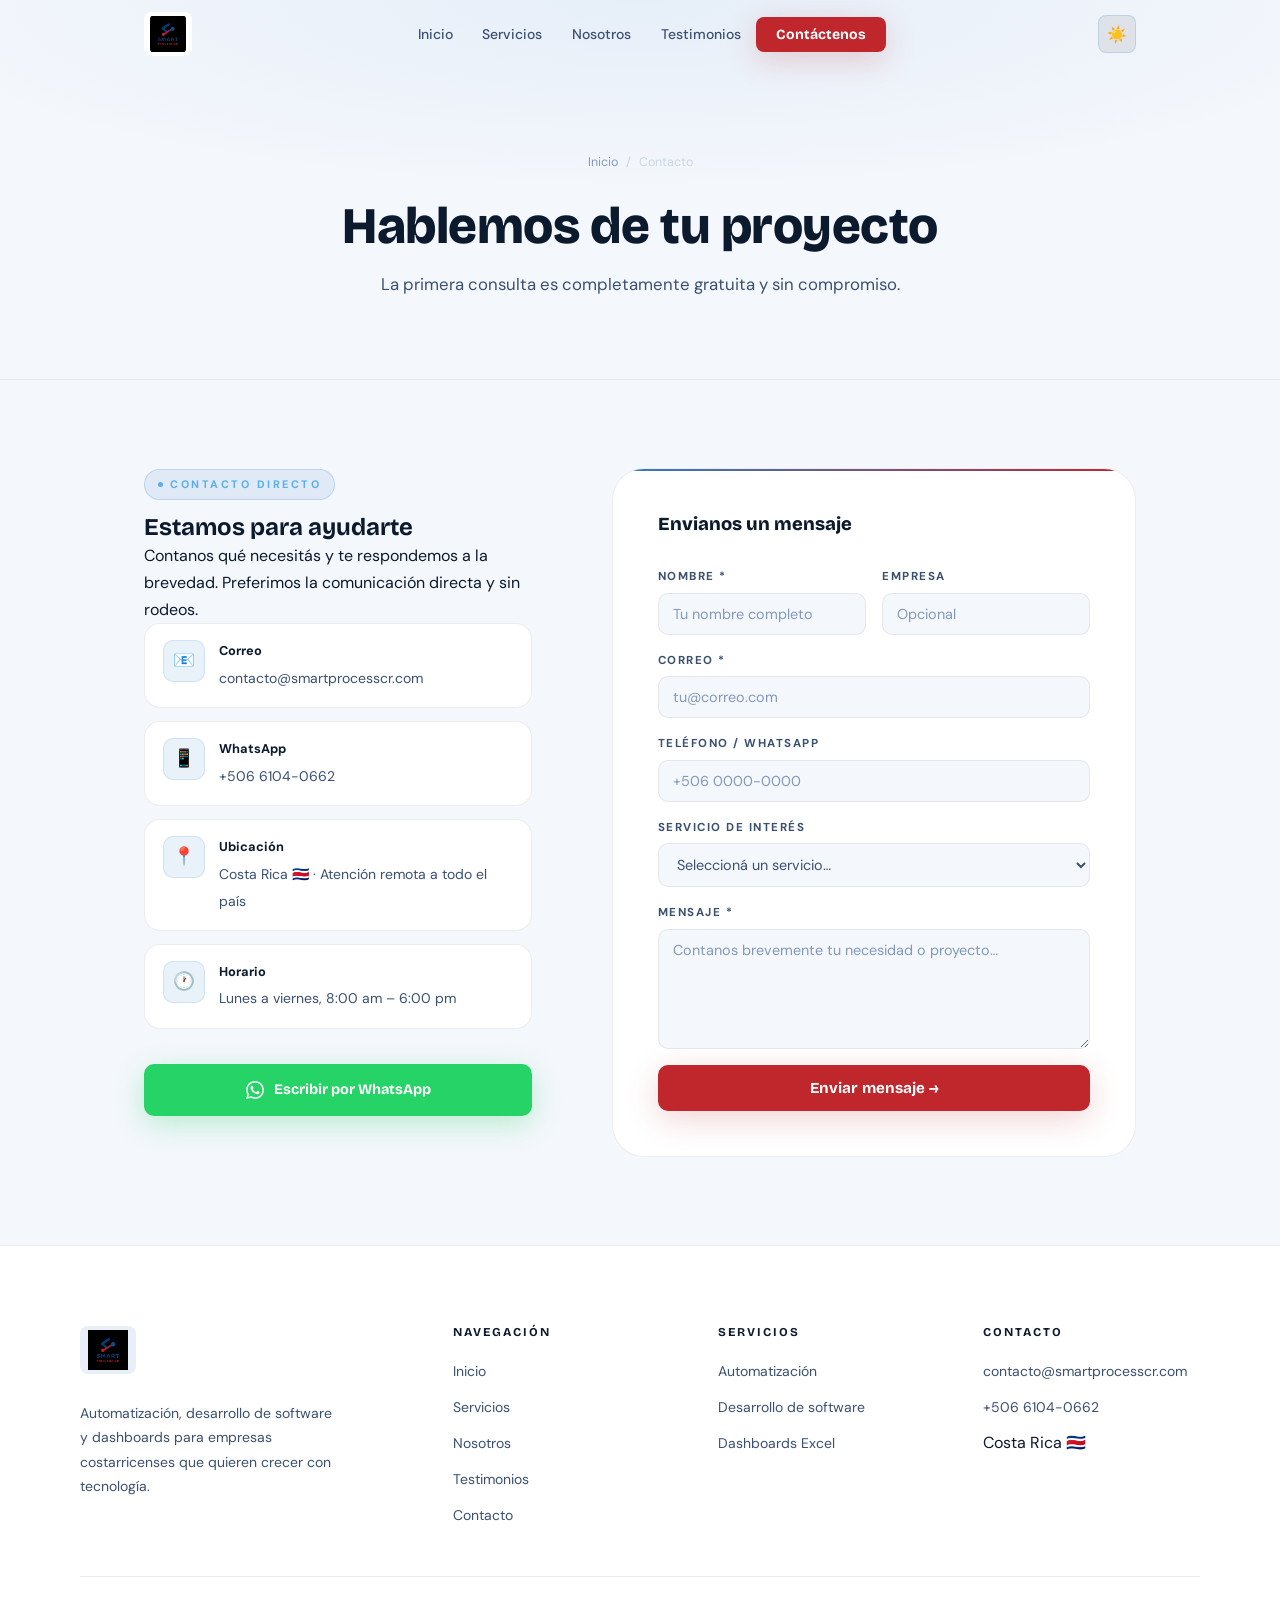
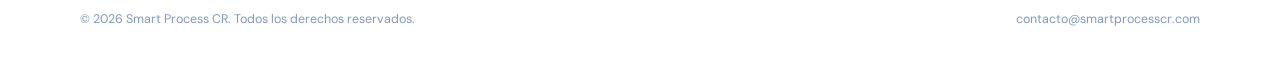
==== commit 9a089d24: "Add files via upload" ====
--- a/pages/contacto.html
+++ b/pages/contacto.html
@@ -1,46 +1,68 @@
 <!DOCTYPE html>
 <html lang="es">
 <head>
-  <meta charset="UTF-8"/><meta name="viewport" content="width=device-width, initial-scale=1.0"/>
-  <title>Contacto | Smart Process CR</title>
-  <link rel="stylesheet" href="../css/global.css"/>
-  <style>
-  .contacto-section{padding:5.5rem 0}
-  .contacto-grid{display:grid;grid-template-columns:1fr 1.4fr;gap:5rem;align-items:start}
-  .contacto-info h2{font-size:clamp(1.6rem,2.5vw,2.2rem);font-weight:800;color:var(--text-primary);margin-bottom:.8rem;letter-spacing:-.3px}
-  .contacto-info>p{color:var(--text-secondary);margin-bottom:2.5rem;line-height:1.8}
-  .contact-items{display:flex;flex-direction:column;gap:1rem;margin-bottom:2.5rem}
-  .contact-item{display:flex;align-items:flex-start;gap:14px;padding:1rem 1.2rem;background:var(--bg-card);border:1px solid var(--border-subtle);border-radius:var(--radius-md);transition:border-color .3s}
-  .contact-item:hover{border-color:var(--border-glass)}
-  .ci-icon{width:42px;height:42px;border-radius:10px;background:rgba(47,126,199,.1);border:1px solid rgba(47,126,199,.15);display:flex;align-items:center;justify-content:center;font-size:1.1rem;flex-shrink:0}
-  .ci-content strong{display:block;font-size:.82rem;font-weight:700;color:var(--text-primary);margin-bottom:2px}
-  .ci-content a,.ci-content span{font-size:.875rem;color:var(--text-secondary);text-decoration:none;transition:color .2s}
-  .ci-content a:hover{color:var(--blue-light)}
-  .wa-btn{display:inline-flex;align-items:center;gap:9px;background:#25D366;color:#fff;padding:14px 26px;border-radius:var(--radius-sm);font-family:var(--font-head);font-weight:700;font-size:.9rem;text-decoration:none;transition:all .3s ease;width:100%;justify-content:center}
-  .wa-btn:hover{background:#1fba58;transform:translateY(-2px);box-shadow:0 8px 30px rgba(37,211,102,.3)}
+<meta charset="UTF-8"/><meta name="viewport" content="width=device-width,initial-scale=1.0"/>
+<title>Contacto | Smart Process CR</title>
+<link rel="stylesheet" href="../css/global.css"/>
+<style>
+.contacto { padding: 5.5rem 0; }
+.c-grid { display: grid; grid-template-columns: 1fr 1.35fr; gap: 5rem; align-items: start; }
+.c-info h2 { font-size:clamp(1.6rem,2.5vw,2.1rem);font-weight:800;color:var(--text1);margin-bottom:.8rem;letter-spacing:-.3px; }
+.c-info > p { color:var(--text2);margin-bottom:2.2rem;line-height:1.8;font-size:.95rem; }
+.c-items { display:flex;flex-direction:column;gap:.8rem;margin-bottom:2.2rem; }
+.c-item {
+  display:flex;align-items:flex-start;gap:14px;padding:1rem 1.1rem;
+  background:var(--bg2);border:1px solid var(--border2);border-radius:var(--r-md);
+  transition:border-color .25s;
+}
+.c-item:hover { border-color:var(--border); }
+.c-ico { width:42px;height:42px;border-radius:10px;background:rgba(47,126,199,.1);border:1px solid rgba(47,126,199,.14);display:flex;align-items:center;justify-content:center;font-size:1.1rem;flex-shrink:0; }
+.c-data strong { display:block;font-size:.8rem;font-weight:700;color:var(--text1);margin-bottom:2px; }
+.c-data a,.c-data span { font-size:.875rem;color:var(--text2);text-decoration:none;transition:color .2s; }
+.c-data a:hover { color:var(--blue-h); }
+.wa-big { display:flex;align-items:center;gap:10px;background:#25D366;color:#fff;padding:14px 22px;border-radius:var(--r-sm);font-family:var(--font-h);font-weight:700;font-size:.9rem;text-decoration:none;transition:all .3s;justify-content:center;box-shadow:0 8px 28px rgba(37,211,102,.28); }
+.wa-big:hover { background:#1fba58;transform:translateY(-2px);box-shadow:0 12px 36px rgba(37,211,102,.38); }
 
-  /* Form */
-  .contact-form{background:var(--bg-card);border:1px solid var(--border-subtle);border-radius:var(--radius-xl);padding:2.8rem;position:relative;overflow:hidden}
-  .contact-form::before{content:'';position:absolute;top:0;left:0;right:0;height:2px;background:linear-gradient(90deg,transparent,var(--blue) 50%,transparent)}
-  .contact-form h3{font-size:1.2rem;font-weight:800;color:var(--text-primary);margin-bottom:2rem}
-  .form-row{display:grid;grid-template-columns:1fr 1fr;gap:1rem}
-  .form-group{display:flex;flex-direction:column;gap:6px;margin-bottom:1rem}
-  .form-group label{font-size:.75rem;font-weight:700;color:var(--text-secondary);letter-spacing:.5px;text-transform:uppercase}
-  .form-group input,.form-group select,.form-group textarea{background:var(--bg-dark);border:1px solid var(--border-subtle);border-radius:var(--radius-sm);padding:12px 14px;font-family:var(--font-body);font-size:.9rem;color:var(--text-primary);transition:border-color .2s,box-shadow .2s;outline:none;width:100%}
-  .form-group input::placeholder,.form-group textarea::placeholder{color:var(--text-muted)}
-  .form-group input:focus,.form-group select:focus,.form-group textarea:focus{border-color:var(--blue);box-shadow:0 0 0 3px rgba(47,126,199,.1)}
-  .form-group select{color:var(--text-secondary)}
-  .form-group select option{background:var(--bg-card)}
-  .form-group textarea{resize:vertical;min-height:120px}
-  .btn-submit{background:var(--red);color:#fff;border:none;border-radius:var(--radius-sm);padding:14px;font-family:var(--font-head);font-size:.95rem;font-weight:700;cursor:pointer;width:100%;transition:all .3s ease;display:flex;align-items:center;justify-content:center;gap:8px;letter-spacing:.3px}
-  .btn-submit:hover{background:var(--red-light);transform:translateY(-2px);box-shadow:0 8px 30px var(--red-glow)}
-  .form-success{display:none;background:rgba(37,211,102,.08);border:1px solid rgba(37,211,102,.2);border-radius:var(--radius-sm);padding:1rem;font-size:.875rem;color:#4CAF50;margin-top:1rem;text-align:center}
+/* Form */
+.c-form {
+  background:var(--bg2);border:1px solid var(--border2);
+  border-radius:var(--r-xl);padding:2.8rem;position:relative;overflow:hidden;
+}
+.c-form::before { content:'';position:absolute;top:0;left:0;right:0;height:2px;background:linear-gradient(90deg,var(--blue),var(--red)); }
+.c-form h3 { font-size:1.15rem;font-weight:800;color:var(--text1);margin-bottom:2rem; }
+.f-row { display:grid;grid-template-columns:1fr 1fr;gap:1rem; }
+.f-group { display:flex;flex-direction:column;gap:6px;margin-bottom:1rem; }
+.f-group label { font-size:.72rem;font-weight:700;color:var(--text2);letter-spacing:1.5px;text-transform:uppercase; }
+.f-group input,
+.f-group select,
+.f-group textarea {
+  background:var(--bg);border:1.5px solid var(--border2);
+  border-radius:var(--r-sm);padding:11px 14px;
+  font-family:var(--font-b);font-size:.9rem;color:var(--text1);
+  transition:border-color .2s,box-shadow .2s;outline:none;width:100%;
+}
+.f-group input::placeholder,
+.f-group textarea::placeholder { color:var(--text3); }
+.f-group input:focus,
+.f-group select:focus,
+.f-group textarea:focus { border-color:var(--blue);box-shadow:0 0 0 3px rgba(47,126,199,.1); }
+/* Select light/dark fix */
+.f-group select { color:var(--text2); }
+.f-group select option { background:var(--bg2);color:var(--text1); }
+.f-group textarea { resize:vertical;min-height:120px; }
+.btn-send {
+  background:var(--red);color:#fff;border:none;border-radius:var(--r-sm);
+  padding:14px;font-family:var(--font-h);font-size:.95rem;font-weight:700;
+  cursor:pointer;width:100%;transition:all .3s;display:flex;align-items:center;justify-content:center;gap:8px;
+  box-shadow:var(--sh-red);
+}
+.btn-send:hover { background:var(--red-h);transform:translateY(-2px);box-shadow:0 12px 36px rgba(192,39,45,.38); }
+.btn-send:disabled { opacity:.6;cursor:not-allowed;transform:none; }
+.f-ok { display:none;background:rgba(37,211,102,.08);border:1px solid rgba(37,211,102,.2);border-radius:var(--r-sm);padding:1rem;font-size:.875rem;color:#2E7D32;margin-top:1rem;text-align:center; }
+[data-theme="dark"] .f-ok { color:#66BB6A; }
 
-  @media(max-width:780px){
-    .contacto-grid{grid-template-columns:1fr}
-    .form-row{grid-template-columns:1fr}
-  }
-  </style>
+@media(max-width:780px){ .c-grid{grid-template-columns:1fr} .f-row{grid-template-columns:1fr} }
+</style>
 </head>
 <body>
 <div id="nav-placeholder"></div>
@@ -49,47 +71,33 @@
   <h1>Hablemos de tu proyecto</h1>
   <p>La primera consulta es completamente gratuita y sin compromiso.</p>
 </div>
-
-<section class="contacto-section">
+<section class="contacto">
   <div class="section-inner">
-    <div class="contacto-grid">
-      <div class="fade-left">
-        <span class="section-tag">Contacto directo</span>
+    <div class="c-grid">
+      <div class="reveal left">
+        <span class="tag">Contacto directo</span>
         <h2>Estamos para ayudarte</h2>
         <p>Contanos qué necesitás y te respondemos a la brevedad. Preferimos la comunicación directa y sin rodeos.</p>
-        <div class="contact-items">
-          <div class="contact-item">
-            <div class="ci-icon">📧</div>
-            <div class="ci-content"><strong>Correo</strong><a href="mailto:contacto@smartprocesscr.com">contacto@smartprocesscr.com</a></div>
-          </div>
-          <div class="contact-item">
-            <div class="ci-icon">📱</div>
-            <div class="ci-content"><strong>WhatsApp</strong><a href="https://wa.me/50661040662" target="_blank">+506 6104-0662</a></div>
-          </div>
-          <div class="contact-item">
-            <div class="ci-icon">📍</div>
-            <div class="ci-content"><strong>Ubicación</strong><span>Costa Rica 🇨🇷 · Atención remota a todo el país</span></div>
-          </div>
-          <div class="contact-item">
-            <div class="ci-icon">🕐</div>
-            <div class="ci-content"><strong>Horario</strong><span>Lunes a viernes, 8:00 am – 6:00 pm</span></div>
-          </div>
+        <div class="c-items">
+          <div class="c-item"><div class="c-ico">📧</div><div class="c-data"><strong>Correo</strong><a href="mailto:contacto@smartprocesscr.com">contacto@smartprocesscr.com</a></div></div>
+          <div class="c-item"><div class="c-ico">📱</div><div class="c-data"><strong>WhatsApp</strong><a href="https://wa.me/50661040662" target="_blank">+506 6104-0662</a></div></div>
+          <div class="c-item"><div class="c-ico">📍</div><div class="c-data"><strong>Ubicación</strong><span>Costa Rica 🇨🇷 · Atención remota a todo el país</span></div></div>
+          <div class="c-item"><div class="c-ico">🕐</div><div class="c-data"><strong>Horario</strong><span>Lunes a viernes, 8:00 am – 6:00 pm</span></div></div>
         </div>
-        <a href="https://wa.me/50661040662" target="_blank" class="wa-btn">
+        <a href="https://wa.me/50661040662" target="_blank" class="wa-big">
           <svg width="18" height="18" viewBox="0 0 24 24" fill="currentColor"><path d="M17.472 14.382c-.297-.149-1.758-.867-2.03-.967-.273-.099-.471-.148-.67.15-.197.297-.767.966-.94 1.164-.173.199-.347.223-.644.075-.297-.15-1.255-.463-2.39-1.475-.883-.788-1.48-1.761-1.653-2.059-.173-.297-.018-.458.13-.606.134-.133.298-.347.446-.52.149-.174.198-.298.298-.497.099-.198.05-.371-.025-.52-.075-.149-.669-1.612-.916-2.207-.242-.579-.487-.5-.669-.51-.173-.008-.371-.01-.57-.01-.198 0-.52.074-.792.372-.272.297-1.04 1.016-1.04 2.479 0 1.462 1.065 2.875 1.213 3.074.149.198 2.096 3.2 5.077 4.487.709.306 1.262.489 1.694.625.712.227 1.36.195 1.871.118.571-.085 1.758-.719 2.006-1.413.248-.694.248-1.289.173-1.413-.074-.124-.272-.198-.57-.347m-5.421 7.403h-.004a9.87 9.87 0 01-5.031-1.378l-.361-.214-3.741.982.998-3.648-.235-.374a9.86 9.86 0 01-1.51-5.26c.001-5.45 4.436-9.884 9.888-9.884 2.64 0 5.122 1.03 6.988 2.898a9.825 9.825 0 012.893 6.994c-.003 5.45-4.437 9.884-9.885 9.884m8.413-18.297A11.815 11.815 0 0012.05 0C5.495 0 .16 5.335.157 11.892c0 2.096.547 4.142 1.588 5.945L.057 24l6.305-1.654a11.882 11.882 0 005.683 1.448h.005c6.554 0 11.89-5.335 11.893-11.893a11.821 11.821 0 00-3.48-8.413Z"/></svg>
           Escribir por WhatsApp
         </a>
       </div>
-
-      <div class="contact-form fade-right">
+      <div class="c-form reveal right">
         <h3>Envianos un mensaje</h3>
-        <div class="form-row">
-          <div class="form-group"><label>Nombre *</label><input type="text" id="nombre" placeholder="Tu nombre completo"/></div>
-          <div class="form-group"><label>Empresa</label><input type="text" id="empresa" placeholder="Opcional"/></div>
+        <div class="f-row">
+          <div class="f-group"><label>Nombre *</label><input type="text" id="nombre" placeholder="Tu nombre completo"/></div>
+          <div class="f-group"><label>Empresa</label><input type="text" id="empresa" placeholder="Opcional"/></div>
         </div>
-        <div class="form-group"><label>Correo electrónico *</label><input type="email" id="email" placeholder="tu@correo.com"/></div>
-        <div class="form-group"><label>Teléfono / WhatsApp</label><input type="tel" id="telefono" placeholder="+506 0000-0000"/></div>
-        <div class="form-group">
+        <div class="f-group"><label>Correo *</label><input type="email" id="email" placeholder="tu@correo.com"/></div>
+        <div class="f-group"><label>Teléfono / WhatsApp</label><input type="tel" id="tel" placeholder="+506 0000-0000"/></div>
+        <div class="f-group">
           <label>Servicio de interés</label>
           <select id="servicio">
             <option value="">Seleccioná un servicio…</option>
@@ -99,25 +107,24 @@
             <option>Otro / No estoy seguro</option>
           </select>
         </div>
-        <div class="form-group"><label>¿Cómo podemos ayudarte? *</label><textarea id="mensaje" placeholder="Contanos brevemente tu necesidad o proyecto…"></textarea></div>
-        <button class="btn-submit" onclick="handleSubmit()">Enviar mensaje →</button>
-        <div class="form-success" id="form-success">✅ ¡Gracias! Nos pondremos en contacto muy pronto.</div>
+        <div class="f-group"><label>Mensaje *</label><textarea id="msg" placeholder="Contanos brevemente tu necesidad o proyecto…"></textarea></div>
+        <button class="btn-send" id="send-btn" onclick="send()">Enviar mensaje →</button>
+        <div class="f-ok" id="f-ok">✅ ¡Gracias! Nos pondremos en contacto muy pronto.</div>
       </div>
     </div>
   </div>
 </section>
-
 <div id="footer-placeholder"></div>
 <script src="../js/components.js"></script>
 <script>
-function handleSubmit(){
-  const nombre=document.getElementById('nombre').value.trim();
-  const email=document.getElementById('email').value.trim();
-  const mensaje=document.getElementById('mensaje').value.trim();
-  if(!nombre||!email||!mensaje){alert('Por favor completá los campos obligatorios.');return;}
-  document.getElementById('form-success').style.display='block';
-  const btn=document.querySelector('.btn-submit');
-  btn.disabled=true;btn.textContent='Mensaje enviado ✓';
+function send(){
+  const n=document.getElementById('nombre').value.trim();
+  const e=document.getElementById('email').value.trim();
+  const m=document.getElementById('msg').value.trim();
+  if(!n||!e||!m){alert('Por favor completá los campos obligatorios (*).');return;}
+  document.getElementById('f-ok').style.display='block';
+  const b=document.getElementById('send-btn');
+  b.disabled=true;b.textContent='Mensaje enviado ✓';
 }
 </script>
 </body>
--- a/css/global.css
+++ b/css/global.css
@@ -1,105 +1,240 @@
-@import url('https://fonts.googleapis.com/css2?family=Plus+Jakarta+Sans:wght@400;500;600;700;800&family=Outfit:wght@300;400;500;600;700&display=swap');
-
+@import url('https://fonts.googleapis.com/css2?family=Bricolage+Grotesque:opsz,wght@12..96,400;12..96,500;12..96,700;12..96,800&family=DM+Sans:wght@300;400;500&display=swap');
+
+/* ══════════════════════════════════════════
+   TOKENS — dark (default) y light
+══════════════════════════════════════════ */
 :root {
-  --navy: #1B3A6B;
-  --blue: #2F7EC7;
-  --blue-light: #5BAEE8;
-  --blue-glow: rgba(47,126,199,0.35);
-  --red: #C0272D;
-  --red-light: #E8454C;
-  --red-glow: rgba(192,39,45,0.3);
-  --bg-dark: #060C18;
-  --bg-card: #0D1629;
-  --bg-card2: #111D35;
-  --bg-glass: rgba(13,22,41,0.7);
-  --border-glass: rgba(47,126,199,0.15);
-  --border-subtle: rgba(255,255,255,0.06);
-  --text-primary: #F0F4FF;
-  --text-secondary: rgba(200,215,255,0.6);
-  --text-muted: rgba(150,170,220,0.4);
-  --font-head: 'Plus Jakarta Sans', sans-serif;
-  --font-body: 'Outfit', sans-serif;
-  --radius-sm: 10px; --radius-md: 16px; --radius-lg: 24px; --radius-xl: 32px;
-  --shadow-blue: 0 0 40px rgba(47,126,199,0.2);
-  --shadow-card: 0 8px 32px rgba(0,0,0,0.4);
-}
-
-*,*::before,*::after{box-sizing:border-box;margin:0;padding:0}
-html{scroll-behavior:smooth}
-body{font-family:var(--font-body);background:var(--bg-dark);color:var(--text-primary);line-height:1.7;-webkit-font-smoothing:antialiased;overflow-x:hidden}
-::-webkit-scrollbar{width:5px}::-webkit-scrollbar-track{background:var(--bg-dark)}::-webkit-scrollbar-thumb{background:var(--blue);border-radius:3px}
-h1,h2,h3,h4{font-family:var(--font-head);line-height:1.15}
-
-/* BUTTONS */
-.btn-primary{background:var(--red);color:#fff;padding:14px 30px;border-radius:var(--radius-sm);font-family:var(--font-head);font-weight:700;font-size:.9rem;text-decoration:none;border:none;cursor:pointer;display:inline-flex;align-items:center;gap:8px;transition:all .3s ease;position:relative;overflow:hidden;letter-spacing:.3px}
-.btn-primary:hover{transform:translateY(-2px);box-shadow:0 8px 30px var(--red-glow)}
-.btn-ghost{background:transparent;color:var(--text-primary);padding:13px 28px;border-radius:var(--radius-sm);font-family:var(--font-head);font-weight:600;font-size:.9rem;text-decoration:none;border:1px solid var(--border-glass);cursor:pointer;display:inline-flex;align-items:center;gap:8px;transition:all .3s ease;backdrop-filter:blur(8px)}
-.btn-ghost:hover{border-color:var(--blue);background:rgba(47,126,199,.1);color:var(--blue-light);transform:translateY(-2px)}
-
-/* LABELS */
-.section-tag{display:inline-flex;align-items:center;gap:7px;font-size:.7rem;font-weight:700;letter-spacing:2.5px;text-transform:uppercase;color:var(--blue-light);margin-bottom:.8rem;padding:5px 12px;background:rgba(47,126,199,.1);border:1px solid rgba(47,126,199,.2);border-radius:20px}
-.section-tag::before{content:'';width:5px;height:5px;border-radius:50%;background:var(--blue-light);animation:pulse-dot 2s ease-in-out infinite}
-@keyframes pulse-dot{0%,100%{opacity:1;transform:scale(1)}50%{opacity:.4;transform:scale(.7)}}
-.section-title{font-size:clamp(1.8rem,3.5vw,2.8rem);font-weight:800;color:var(--text-primary);margin-bottom:1rem;letter-spacing:-.5px}
-.section-title span{color:var(--blue-light)}
-.section-sub{font-size:1rem;color:var(--text-secondary);max-width:540px;margin-bottom:3.5rem;line-height:1.8}
-.section-inner{max-width:1140px;margin:0 auto;padding:0 5%}
-
-/* GLASS CARD */
-.glass-card{background:var(--bg-glass);border:1px solid var(--border-glass);border-radius:var(--radius-lg);backdrop-filter:blur(20px);transition:border-color .3s,box-shadow .3s,transform .3s}
-.glass-card:hover{border-color:rgba(47,126,199,.35);box-shadow:var(--shadow-blue);transform:translateY(-4px)}
-
-/* NAV */
-nav{position:fixed;top:0;left:0;right:0;z-index:1000;height:70px;display:flex;align-items:center;transition:background .4s,border-color .4s}
-nav.scrolled{background:rgba(6,12,24,.92);border-bottom:1px solid var(--border-subtle);backdrop-filter:blur(20px)}
-.nav-inner{max-width:1140px;margin:0 auto;padding:0 5%;width:100%;display:flex;align-items:center;justify-content:space-between}
-.nav-logo{display:flex;align-items:center;gap:10px;text-decoration:none}
-.nav-logo img{height:38px;width:auto;object-fit:contain;filter:drop-shadow(0 0 12px rgba(47,126,199,.4))}
-.nav-links{display:flex;list-style:none;gap:.2rem;align-items:center}
-.nav-links a{text-decoration:none;font-size:.875rem;font-weight:500;color:var(--text-secondary);padding:8px 14px;border-radius:8px;transition:all .2s;font-family:var(--font-body)}
-.nav-links a:hover{color:var(--text-primary);background:var(--border-subtle)}
-.nav-links a.active{color:var(--blue-light)}
-.nav-cta{background:var(--red)!important;color:#fff!important;padding:9px 20px!important;border-radius:8px!important;font-weight:700!important;font-family:var(--font-head)!important;box-shadow:0 4px 20px var(--red-glow)!important}
-.nav-cta:hover{transform:translateY(-1px)!important;box-shadow:0 6px 28px var(--red-glow)!important;background:var(--red-light)!important}
-.nav-hamburger{display:none;flex-direction:column;gap:5px;cursor:pointer;background:none;border:none;padding:4px}
-.nav-hamburger span{display:block;width:24px;height:2px;background:var(--text-primary);border-radius:2px;transition:.3s}
-
-/* FOOTER */
-footer{background:#030810;border-top:1px solid var(--border-subtle);padding:5rem 5% 2.5rem}
-.footer-inner{max-width:1140px;margin:0 auto}
-.footer-top{display:grid;grid-template-columns:1.6fr 1fr 1fr 1fr;gap:3rem;padding-bottom:3rem;border-bottom:1px solid var(--border-subtle)}
-.footer-brand .logo-footer{height:42px;width:auto;margin-bottom:1.2rem;filter:drop-shadow(0 0 10px rgba(47,126,199,.3))}
-.footer-brand p{font-size:.875rem;color:var(--text-secondary);line-height:1.75;max-width:260px}
-.footer-col h4{font-family:var(--font-head);color:var(--text-primary);font-size:.78rem;font-weight:700;margin-bottom:1.2rem;letter-spacing:1.5px;text-transform:uppercase}
-.footer-col ul{list-style:none;display:flex;flex-direction:column;gap:.6rem}
-.footer-col a{color:var(--text-secondary);text-decoration:none;font-size:.875rem;transition:color .2s}
-.footer-col a:hover{color:var(--blue-light)}
-.footer-bottom{display:flex;justify-content:space-between;align-items:center;padding-top:2rem;font-size:.78rem;color:var(--text-muted);flex-wrap:wrap;gap:.5rem}
-.footer-bottom a{color:var(--text-muted);text-decoration:none;transition:color .2s}
-.footer-bottom a:hover{color:var(--blue-light)}
-
-/* PAGE HERO */
-.page-hero{background:var(--bg-dark);padding:9rem 5% 5rem;text-align:center;position:relative;overflow:hidden;border-bottom:1px solid var(--border-subtle)}
-.page-hero::before{content:'';position:absolute;top:50%;left:50%;transform:translate(-50%,-50%);width:700px;height:400px;border-radius:50%;background:radial-gradient(ellipse,rgba(47,126,199,.07) 0%,transparent 70%);pointer-events:none}
-.page-hero h1{font-size:clamp(2rem,4vw,3.2rem);font-weight:800;color:var(--text-primary);margin-bottom:1rem;letter-spacing:-.5px}
-.page-hero p{font-size:1.05rem;color:var(--text-secondary);max-width:520px;margin:0 auto}
-.breadcrumb{display:flex;justify-content:center;gap:8px;font-size:.78rem;color:var(--text-muted);margin-bottom:1.5rem}
-.breadcrumb a{color:var(--text-muted);text-decoration:none;transition:color .2s}
-.breadcrumb a:hover{color:var(--blue-light)}
-.breadcrumb span{color:rgba(255,255,255,.12)}
-
-/* ANIMATIONS */
-.fade-up{opacity:0;transform:translateY(32px);transition:opacity .65s ease,transform .65s ease}
-.fade-up.visible{opacity:1;transform:translateY(0)}
-.fade-left{opacity:0;transform:translateX(-32px);transition:opacity .65s ease,transform .65s ease}
-.fade-left.visible{opacity:1;transform:translateX(0)}
-.fade-right{opacity:0;transform:translateX(32px);transition:opacity .65s ease,transform .65s ease}
-.fade-right.visible{opacity:1;transform:translateX(0)}
-
-@media(max-width:900px){.footer-top{grid-template-columns:1fr 1fr}}
-@media(max-width:640px){
-  .nav-links{display:none;flex-direction:column;position:fixed;top:70px;left:0;right:0;background:rgba(6,12,24,.97);border-bottom:1px solid var(--border-subtle);padding:1.5rem 5%;gap:.4rem;backdrop-filter:blur(20px)}
-  .nav-links.open{display:flex}
-  .nav-hamburger{display:flex}
-  .footer-top{grid-template-columns:1fr;gap:2rem}
-}
+  --blue:       #2F7EC7;
+  --blue-h:     #5BAEE8;
+  --red:        #C0272D;
+  --red-h:      #E04048;
+
+  /* DARK */
+  --bg:         #07101F;
+  --bg2:        #0E1A2E;
+  --bg3:        #152340;
+  --surface:    rgba(14,26,46,.85);
+  --border:     rgba(47,126,199,.14);
+  --border2:    rgba(255,255,255,.06);
+  --text1:      #EEF3FF;
+  --text2:      rgba(200,215,255,.62);
+  --text3:      rgba(160,185,230,.38);
+
+  --logo-bg:    transparent;
+  --logo-mix:   normal;
+
+  --font-h: 'Bricolage Grotesque', sans-serif;
+  --font-b: 'DM Sans', sans-serif;
+
+  --r-sm: 10px; --r-md: 16px; --r-lg: 24px; --r-xl: 32px;
+  --sh-blue: 0 0 48px rgba(47,126,199,.22);
+  --sh-red:  0 8px 32px rgba(192,39,45,.28);
+  --sh-card: 0 8px 40px rgba(0,0,0,.45);
+}
+
+[data-theme="light"] {
+  --bg:      #F4F7FC;
+  --bg2:     #FFFFFF;
+  --bg3:     #E8EFF8;
+  --surface: rgba(255,255,255,.92);
+  --border:  rgba(47,126,199,.18);
+  --border2: rgba(0,0,0,.07);
+  --text1:   #0C1A2E;
+  --text2:   #3A5070;
+  --text3:   #8299BB;
+
+  --logo-bg:  #FFFFFF;
+  --logo-mix: normal;
+
+  --sh-blue: 0 0 48px rgba(47,126,199,.14);
+  --sh-red:  0 8px 32px rgba(192,39,45,.2);
+  --sh-card: 0 4px 24px rgba(0,0,0,.1);
+}
+
+/* Auto-detect OS preference when no manual toggle */
+@media (prefers-color-scheme: light) {
+  :root:not([data-theme]) {
+    --bg: #F4F7FC; --bg2: #FFFFFF; --bg3: #E8EFF8;
+    --surface: rgba(255,255,255,.92);
+    --border: rgba(47,126,199,.18); --border2: rgba(0,0,0,.07);
+    --text1: #0C1A2E; --text2: #3A5070; --text3: #8299BB;
+    --logo-bg: #FFFFFF; --sh-card: 0 4px 24px rgba(0,0,0,.1);
+  }
+}
+
+/* ══════════════════════════════════════════ RESET */
+*, *::before, *::after { box-sizing: border-box; margin: 0; padding: 0; }
+html { scroll-behavior: smooth; }
+body {
+  font-family: var(--font-b);
+  background: var(--bg);
+  color: var(--text1);
+  line-height: 1.7;
+  -webkit-font-smoothing: antialiased;
+  overflow-x: hidden;
+  transition: background .35s, color .35s;
+}
+::-webkit-scrollbar { width: 5px; }
+::-webkit-scrollbar-track { background: var(--bg); }
+::-webkit-scrollbar-thumb { background: var(--blue); border-radius: 3px; }
+h1,h2,h3,h4 { font-family: var(--font-h); line-height: 1.15; }
+a { color: inherit; }
+
+/* ══════════════════════════════════════════ BUTTONS */
+.btn {
+  display: inline-flex; align-items: center; gap: 8px;
+  font-family: var(--font-h); font-weight: 700; font-size: .88rem;
+  text-decoration: none; border: none; cursor: pointer;
+  border-radius: var(--r-sm); padding: 13px 26px;
+  transition: transform .25s, box-shadow .25s, background .2s, color .2s;
+  letter-spacing: .2px; white-space: nowrap;
+}
+.btn:hover { transform: translateY(-2px); }
+.btn-red  { background: var(--red); color: #fff; box-shadow: var(--sh-red); }
+.btn-red:hover { background: var(--red-h); box-shadow: 0 12px 36px rgba(192,39,45,.38); }
+.btn-outline {
+  background: transparent; color: var(--text1);
+  border: 1.5px solid var(--border);
+  backdrop-filter: blur(10px);
+}
+.btn-outline:hover { border-color: var(--blue); color: var(--blue-h); background: rgba(47,126,199,.07); }
+
+/* ══════════════════════════════════════════ SECTION HELPERS */
+.section-inner { max-width: 1120px; margin: 0 auto; padding: 0 5%; }
+.section-pad    { padding: 5.5rem 0; }
+.section-pad-lg { padding: 7rem 0; }
+
+.tag {
+  display: inline-flex; align-items: center; gap: 7px;
+  font-size: .68rem; font-weight: 700; letter-spacing: 2.5px;
+  text-transform: uppercase; color: var(--blue-h);
+  background: rgba(47,126,199,.1); border: 1px solid rgba(47,126,199,.2);
+  padding: 5px 13px; border-radius: 20px; margin-bottom: .9rem;
+}
+.tag::before {
+  content: ''; width: 5px; height: 5px; border-radius: 50%;
+  background: var(--blue-h); animation: blink 2s ease-in-out infinite;
+}
+@keyframes blink { 0%,100%{opacity:1;transform:scale(1)} 50%{opacity:.3;transform:scale(.6)} }
+
+.h-title {
+  font-size: clamp(1.9rem, 3.8vw, 3rem); font-weight: 800;
+  color: var(--text1); letter-spacing: -.5px; margin-bottom: .9rem;
+}
+.h-title em { font-style: normal; color: var(--blue-h); }
+.h-sub {
+  font-size: 1rem; color: var(--text2); max-width: 520px;
+  margin-bottom: 3.5rem; line-height: 1.8;
+}
+
+/* ══════════════════════════════════════════ NAV */
+nav {
+  position: fixed; top: 0; left: 0; right: 0; z-index: 1000;
+  height: 68px; display: flex; align-items: center;
+  transition: background .4s, box-shadow .4s, border-color .4s;
+}
+nav.stuck {
+  background: var(--surface);
+  border-bottom: 1px solid var(--border2);
+  backdrop-filter: blur(24px);
+  box-shadow: var(--sh-card);
+}
+.nav-inner {
+  max-width: 1120px; margin: 0 auto; padding: 0 5%;
+  width: 100%; display: flex; align-items: center; justify-content: space-between;
+}
+.nav-logo { display: flex; align-items: center; gap: 2px; text-decoration: none; }
+.nav-logo img {
+  height: 44px; width: auto; object-fit: contain;
+  /* Logo PNG con fondo negro → en light mode se necesita fondo para verlo */
+  border-radius: 8px;
+  padding: 3px;
+}
+[data-theme="light"] .nav-logo img,
+:root:not([data-theme]) .nav-logo img { background: var(--bg2); padding: 4px 6px; }
+
+.nav-links { display: flex; list-style: none; gap: .1rem; align-items: center; }
+.nav-links a {
+  text-decoration: none; font-size: .875rem; font-weight: 500;
+  color: var(--text2); padding: 8px 14px; border-radius: 8px;
+  transition: all .2s; font-family: var(--font-b);
+}
+.nav-links a:hover { color: var(--text1); background: var(--border2); }
+.nav-links a.active { color: var(--blue-h); font-weight: 600; }
+.nav-cta { background: var(--red) !important; color: #fff !important; padding: 9px 20px !important; border-radius: 8px !important; font-family: var(--font-h) !important; font-weight: 700 !important; box-shadow: var(--sh-red) !important; }
+.nav-cta:hover { background: var(--red-h) !important; }
+
+/* Theme toggle */
+.theme-toggle {
+  background: var(--border2); border: 1px solid var(--border);
+  border-radius: 8px; width: 38px; height: 38px;
+  display: flex; align-items: center; justify-content: center;
+  cursor: pointer; font-size: 1rem; transition: background .2s;
+  color: var(--text2); flex-shrink: 0;
+}
+.theme-toggle:hover { background: var(--border); color: var(--text1); }
+
+.nav-right { display: flex; align-items: center; gap: .5rem; }
+
+.nav-hamburger {
+  display: none; flex-direction: column; gap: 5px;
+  cursor: pointer; background: none; border: none; padding: 4px;
+}
+.nav-hamburger span { display: block; width: 22px; height: 2px; background: var(--text1); border-radius: 2px; transition: .3s; }
+
+/* ══════════════════════════════════════════ FOOTER */
+footer { background: var(--bg2); border-top: 1px solid var(--border2); padding: 5rem 5% 2.5rem; }
+.footer-inner { max-width: 1120px; margin: 0 auto; }
+.footer-top { display: grid; grid-template-columns: 1.5fr 1fr 1fr 1fr; gap: 3rem; padding-bottom: 3rem; border-bottom: 1px solid var(--border2); }
+.footer-logo { height: 48px; width: auto; border-radius: 8px; margin-bottom: 1.2rem; }
+[data-theme="light"] .footer-logo { background: var(--bg3); padding: 4px 8px; }
+.footer-brand p { font-size: .875rem; color: var(--text2); line-height: 1.75; max-width: 260px; }
+.footer-col h4 { font-family: var(--font-h); color: var(--text1); font-size: .75rem; font-weight: 700; margin-bottom: 1.1rem; letter-spacing: 2px; text-transform: uppercase; }
+.footer-col ul { list-style: none; display: flex; flex-direction: column; gap: .55rem; }
+.footer-col a { color: var(--text2); text-decoration: none; font-size: .875rem; transition: color .2s; }
+.footer-col a:hover { color: var(--blue-h); }
+.footer-bottom { display: flex; justify-content: space-between; align-items: center; padding-top: 2rem; font-size: .78rem; color: var(--text3); flex-wrap: wrap; gap: .5rem; }
+.footer-bottom a { color: var(--text3); text-decoration: none; transition: color .2s; }
+.footer-bottom a:hover { color: var(--blue-h); }
+
+/* ══════════════════════════════════════════ PAGE HERO */
+.page-hero {
+  background: var(--bg); border-bottom: 1px solid var(--border2);
+  padding: 9.5rem 5% 5rem; text-align: center; position: relative; overflow: hidden;
+}
+.page-hero::after {
+  content: ''; position: absolute; top: 0; left: 0; right: 0; bottom: 0;
+  background: radial-gradient(ellipse 60% 50% at 50% 0%, rgba(47,126,199,.07) 0%, transparent 100%);
+  pointer-events: none;
+}
+.page-hero h1 { font-size: clamp(2rem,4.5vw,3.2rem); font-weight: 800; color: var(--text1); margin-bottom: .9rem; letter-spacing: -.5px; }
+.page-hero p  { font-size: 1.05rem; color: var(--text2); max-width: 520px; margin: 0 auto; }
+.breadcrumb { display: flex; justify-content: center; gap: 8px; font-size: .78rem; color: var(--text3); margin-bottom: 1.5rem; }
+.breadcrumb a { color: var(--text3); text-decoration: none; transition: color .2s; }
+.breadcrumb a:hover { color: var(--blue-h); }
+.breadcrumb span { opacity: .35; }
+
+/* ══════════════════════════════════════════ CARDS */
+.card {
+  background: var(--bg2); border: 1px solid var(--border2);
+  border-radius: var(--r-lg);
+  transition: border-color .3s, box-shadow .3s, transform .3s;
+}
+.card:hover { border-color: var(--border); box-shadow: var(--sh-blue); transform: translateY(-4px); }
+
+/* ══════════════════════════════════════════ ANIMATIONS */
+.reveal { opacity: 0; transform: translateY(28px); transition: opacity .6s ease, transform .6s ease; }
+.reveal.up   { transform: translateY(28px); }
+.reveal.left { transform: translateX(-28px); }
+.reveal.right{ transform: translateX(28px); }
+.reveal.on   { opacity: 1; transform: translate(0); }
+
+/* ══════════════════════════════════════════ RESPONSIVE */
+@media (max-width: 900px) { .footer-top { grid-template-columns: 1fr 1fr; } }
+@media (max-width: 640px) {
+  .nav-links { display: none; flex-direction: column; position: fixed; top: 68px; left: 0; right: 0; background: var(--surface); border-bottom: 1px solid var(--border2); padding: 1.5rem 5%; gap: .3rem; backdrop-filter: blur(24px); z-index: 999; }
+  .nav-links.open { display: flex; }
+  .nav-hamburger { display: flex; }
+  .footer-top { grid-template-columns: 1fr; gap: 2rem; }
+  .footer-bottom { flex-direction: column; text-align: center; }
+}
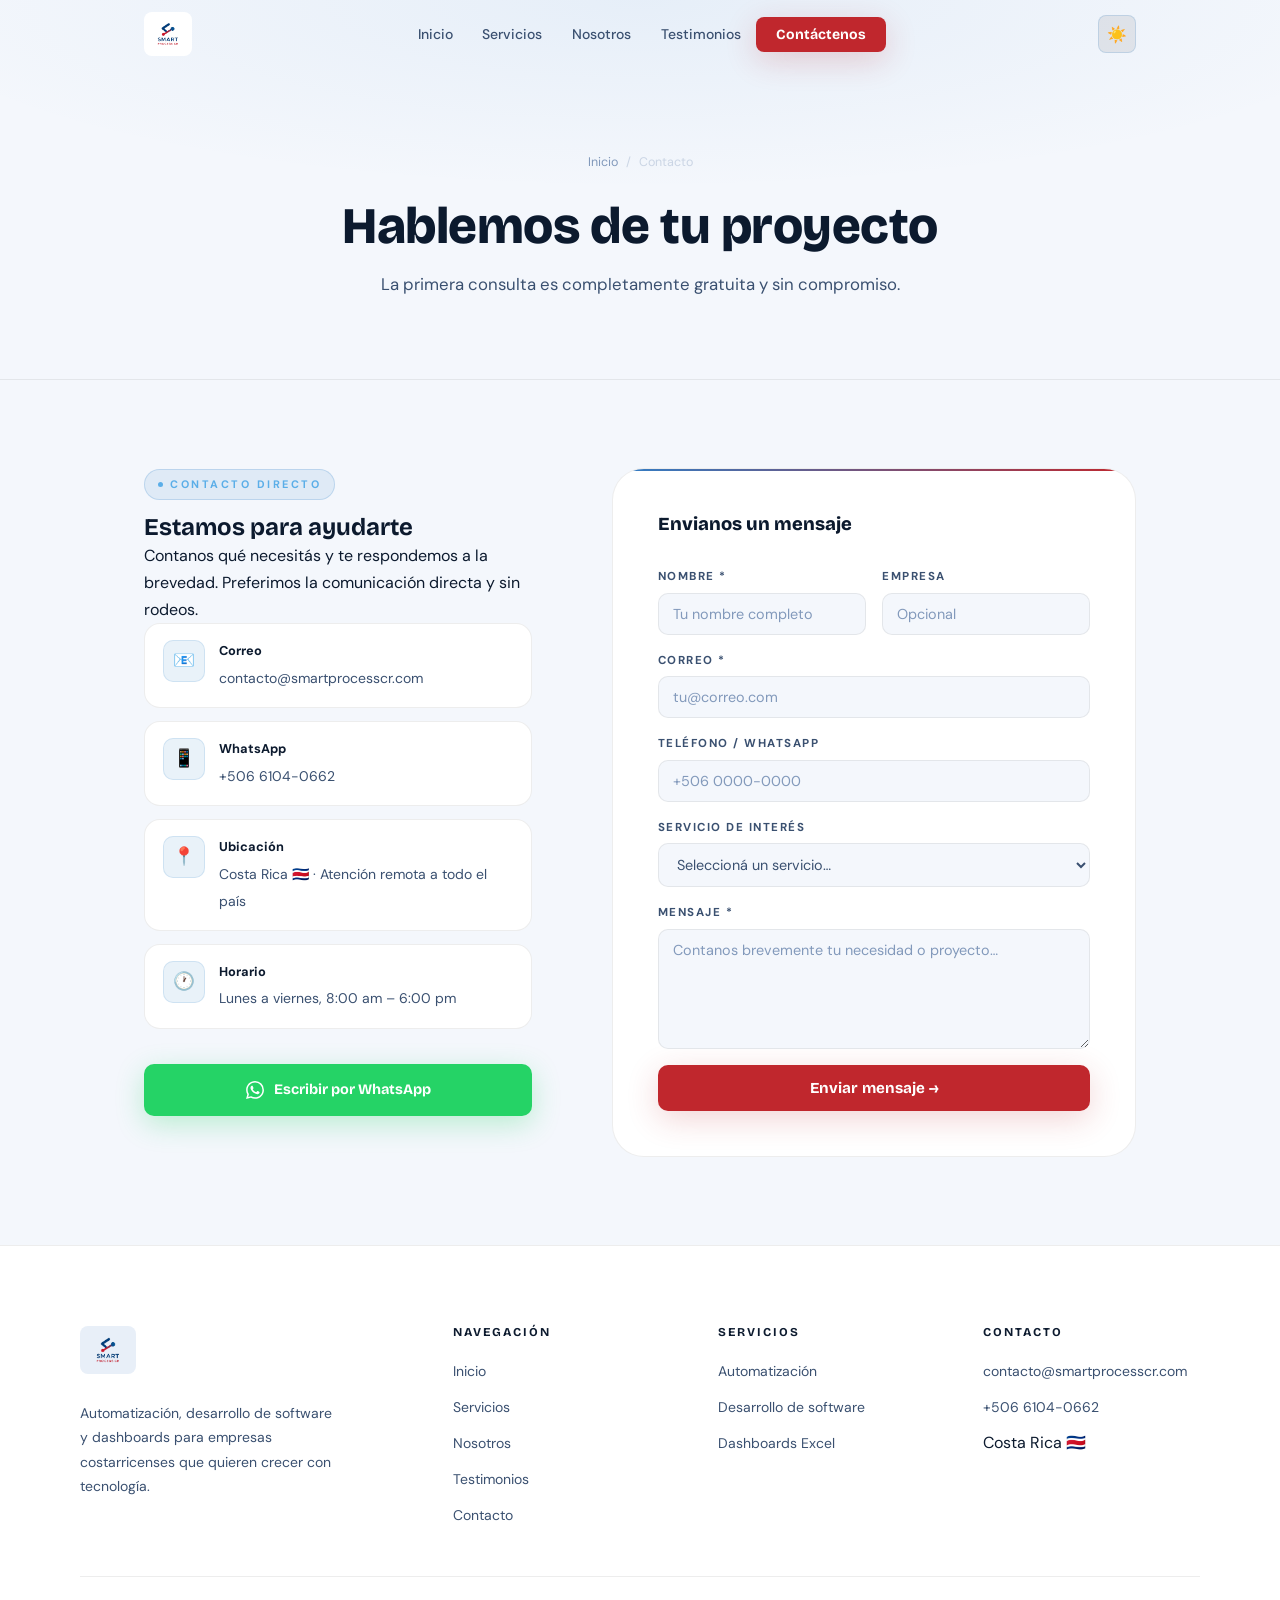
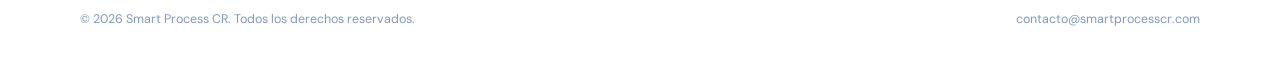
==== commit 67d38cc4: "Add files via upload" ====
--- a/pages/contacto.html
+++ b/pages/contacto.html
@@ -92,14 +92,26 @@
       <div class="c-form reveal right">
         <h3>Envianos un mensaje</h3>
         <div class="f-row">
-          <div class="f-group"><label>Nombre *</label><input type="text" id="nombre" placeholder="Tu nombre completo"/></div>
-          <div class="f-group"><label>Empresa</label><input type="text" id="empresa" placeholder="Opcional"/></div>
+          <div class="f-group">
+            <label for="nombre">Nombre *</label>
+            <input type="text" id="nombre" name="nombre" placeholder="Tu nombre completo" required/>
+          </div>
+          <div class="f-group">
+            <label for="empresa">Empresa</label>
+            <input type="text" id="empresa" name="empresa" placeholder="Opcional"/>
+          </div>
         </div>
-        <div class="f-group"><label>Correo *</label><input type="email" id="email" placeholder="tu@correo.com"/></div>
-        <div class="f-group"><label>Teléfono / WhatsApp</label><input type="tel" id="tel" placeholder="+506 0000-0000"/></div>
         <div class="f-group">
-          <label>Servicio de interés</label>
-          <select id="servicio">
+          <label for="email">Correo *</label>
+          <input type="email" id="email" name="email" placeholder="tu@correo.com" required/>
+        </div>
+        <div class="f-group">
+          <label for="tel">Teléfono / WhatsApp</label>
+          <input type="tel" id="tel" name="telefono" placeholder="+506 0000-0000"/>
+        </div>
+        <div class="f-group">
+          <label for="servicio">Servicio de interés</label>
+          <select id="servicio" name="servicio">
             <option value="">Seleccioná un servicio…</option>
             <option>Automatización de procesos</option>
             <option>Desarrollo de software</option>
@@ -107,9 +119,15 @@
             <option>Otro / No estoy seguro</option>
           </select>
         </div>
-        <div class="f-group"><label>Mensaje *</label><textarea id="msg" placeholder="Contanos brevemente tu necesidad o proyecto…"></textarea></div>
-        <button class="btn-send" id="send-btn" onclick="send()">Enviar mensaje →</button>
+        <div class="f-group">
+          <label for="msg">Mensaje *</label>
+          <textarea id="msg" name="mensaje" placeholder="Contanos brevemente tu necesidad o proyecto…" required></textarea>
+        </div>
+        <button class="btn-send" id="send-btn" type="button" onclick="enviar()">Enviar mensaje →</button>
         <div class="f-ok" id="f-ok">✅ ¡Gracias! Nos pondremos en contacto muy pronto.</div>
+        <div class="f-err" id="f-err" style="display:none;background:rgba(192,39,45,.08);border:1px solid rgba(192,39,45,.2);border-radius:var(--r-sm);padding:1rem;font-size:.875rem;color:#C0272D;margin-top:1rem;text-align:center;">
+          ❌ Hubo un problema al enviar. Intentá de nuevo o escribinos por WhatsApp.
+        </div>
       </div>
     </div>
   </div>
@@ -117,14 +135,51 @@
 <div id="footer-placeholder"></div>
 <script src="../js/components.js"></script>
 <script>
-function send(){
-  const n=document.getElementById('nombre').value.trim();
-  const e=document.getElementById('email').value.trim();
-  const m=document.getElementById('msg').value.trim();
-  if(!n||!e||!m){alert('Por favor completá los campos obligatorios (*).');return;}
-  document.getElementById('f-ok').style.display='block';
-  const b=document.getElementById('send-btn');
-  b.disabled=true;b.textContent='Mensaje enviado ✓';
+async function enviar() {
+  const nombre  = document.getElementById('nombre').value.trim();
+  const email   = document.getElementById('email').value.trim();
+  const mensaje = document.getElementById('msg').value.trim();
+
+  if (!nombre || !email || !mensaje) {
+    alert('Por favor completá los campos obligatorios (*).');
+    return;
+  }
+
+  const btn = document.getElementById('send-btn');
+  btn.disabled = true;
+  btn.textContent = 'Enviando…';
+  document.getElementById('f-err').style.display = 'none';
+
+  const data = {
+    nombre:   nombre,
+    email:    email,
+    empresa:  document.getElementById('empresa').value.trim(),
+    telefono: document.getElementById('tel').value.trim(),
+    servicio: document.getElementById('servicio').value,
+    mensaje:  mensaje
+  };
+
+  try {
+    const res = await fetch('https://formspree.io/f/meernory', {
+      method:  'POST',
+      headers: { 'Content-Type': 'application/json', 'Accept': 'application/json' },
+      body:    JSON.stringify(data)
+    });
+
+    if (res.ok) {
+      document.getElementById('f-ok').style.display = 'block';
+      btn.textContent = 'Mensaje enviado ✓';
+      // Limpiar campos
+      ['nombre','empresa','email','tel','msg'].forEach(id => document.getElementById(id).value = '');
+      document.getElementById('servicio').value = '';
+    } else {
+      throw new Error('Error del servidor');
+    }
+  } catch (err) {
+    document.getElementById('f-err').style.display = 'block';
+    btn.disabled = false;
+    btn.textContent = 'Enviar mensaje →';
+  }
 }
 </script>
 </body>
